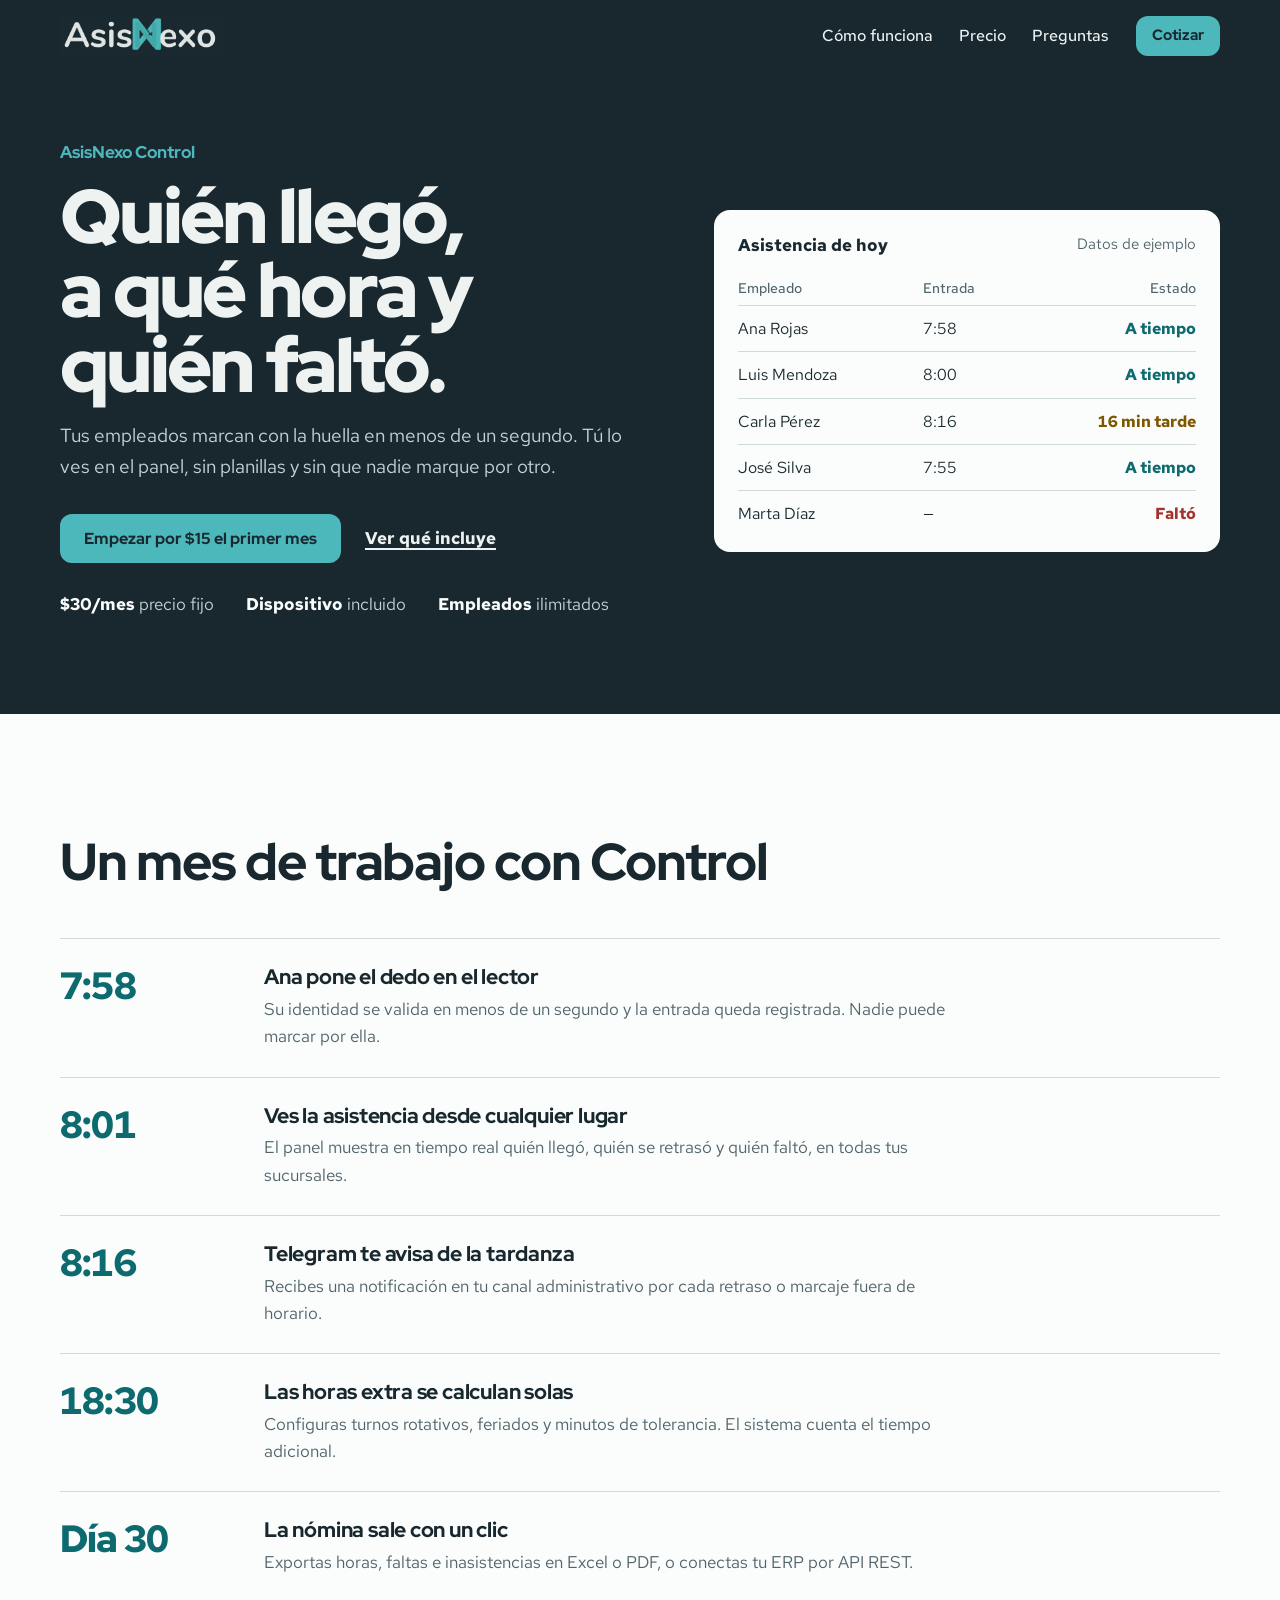
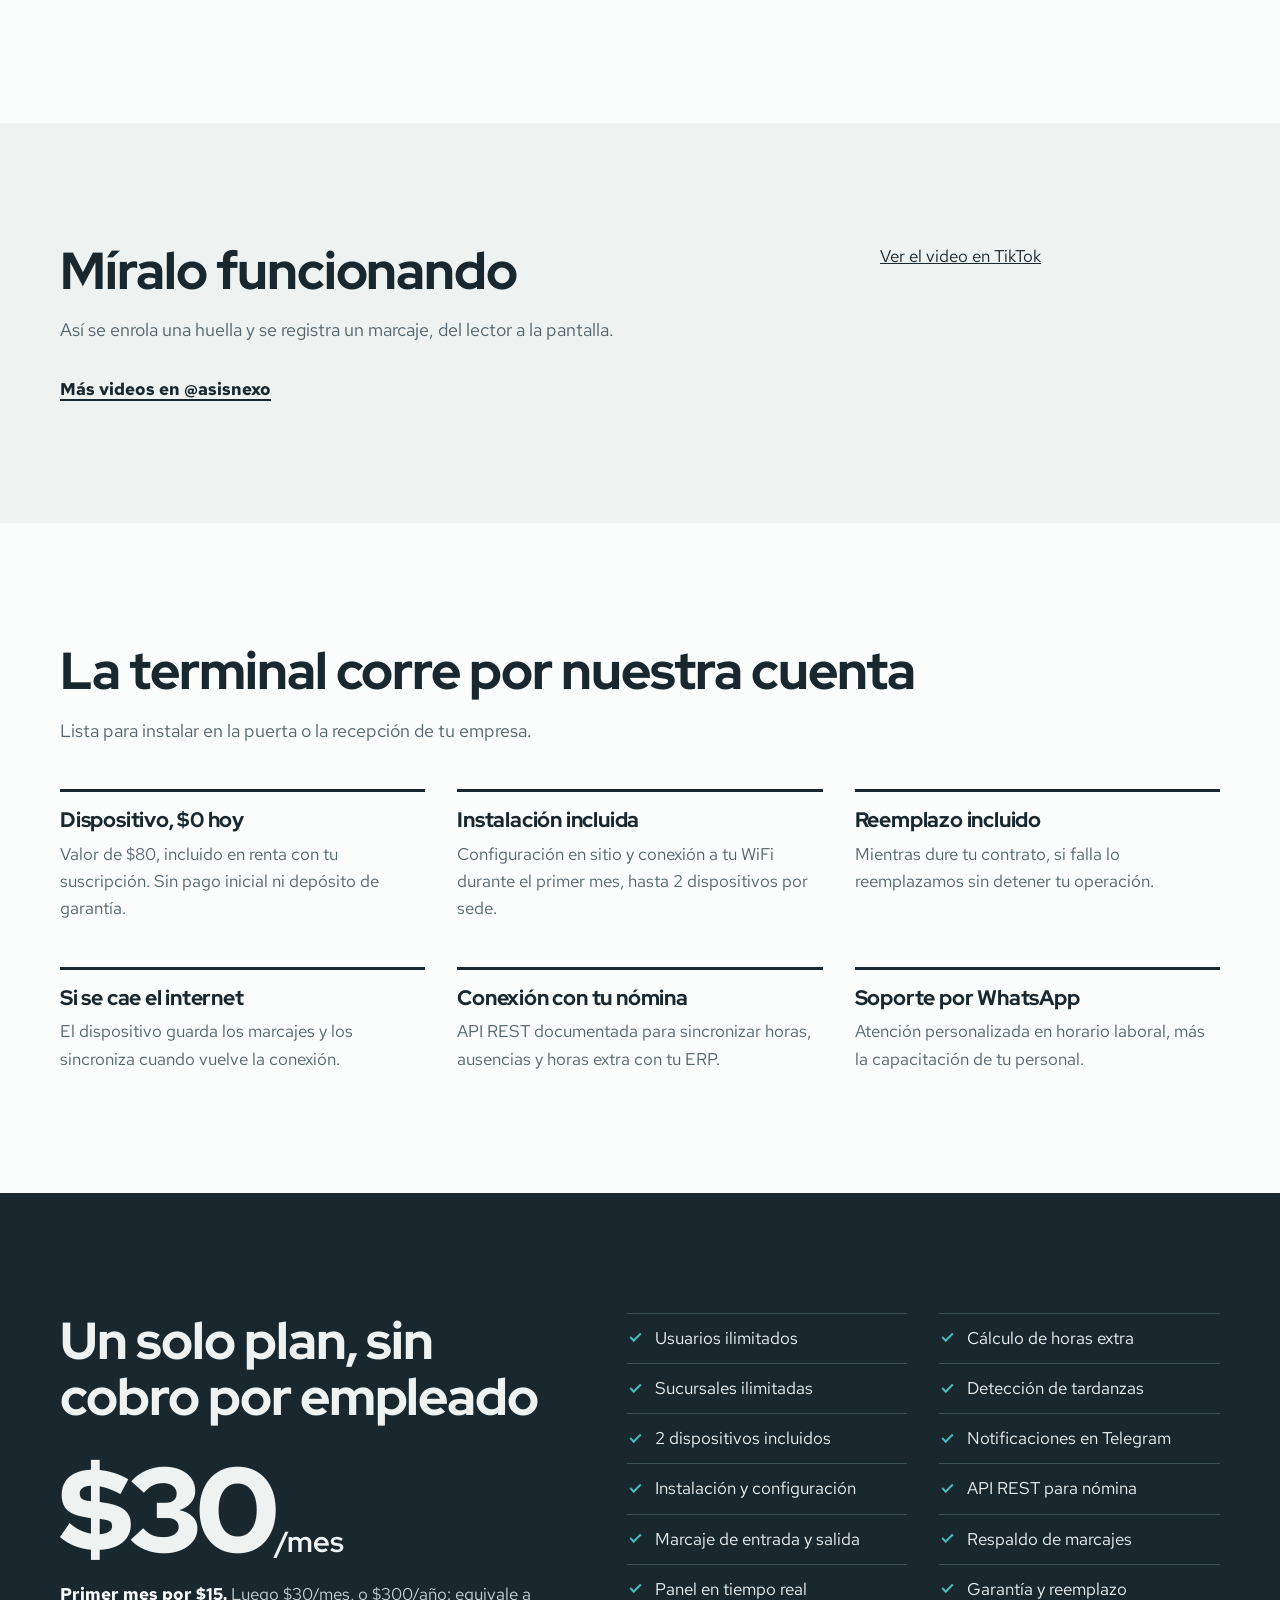
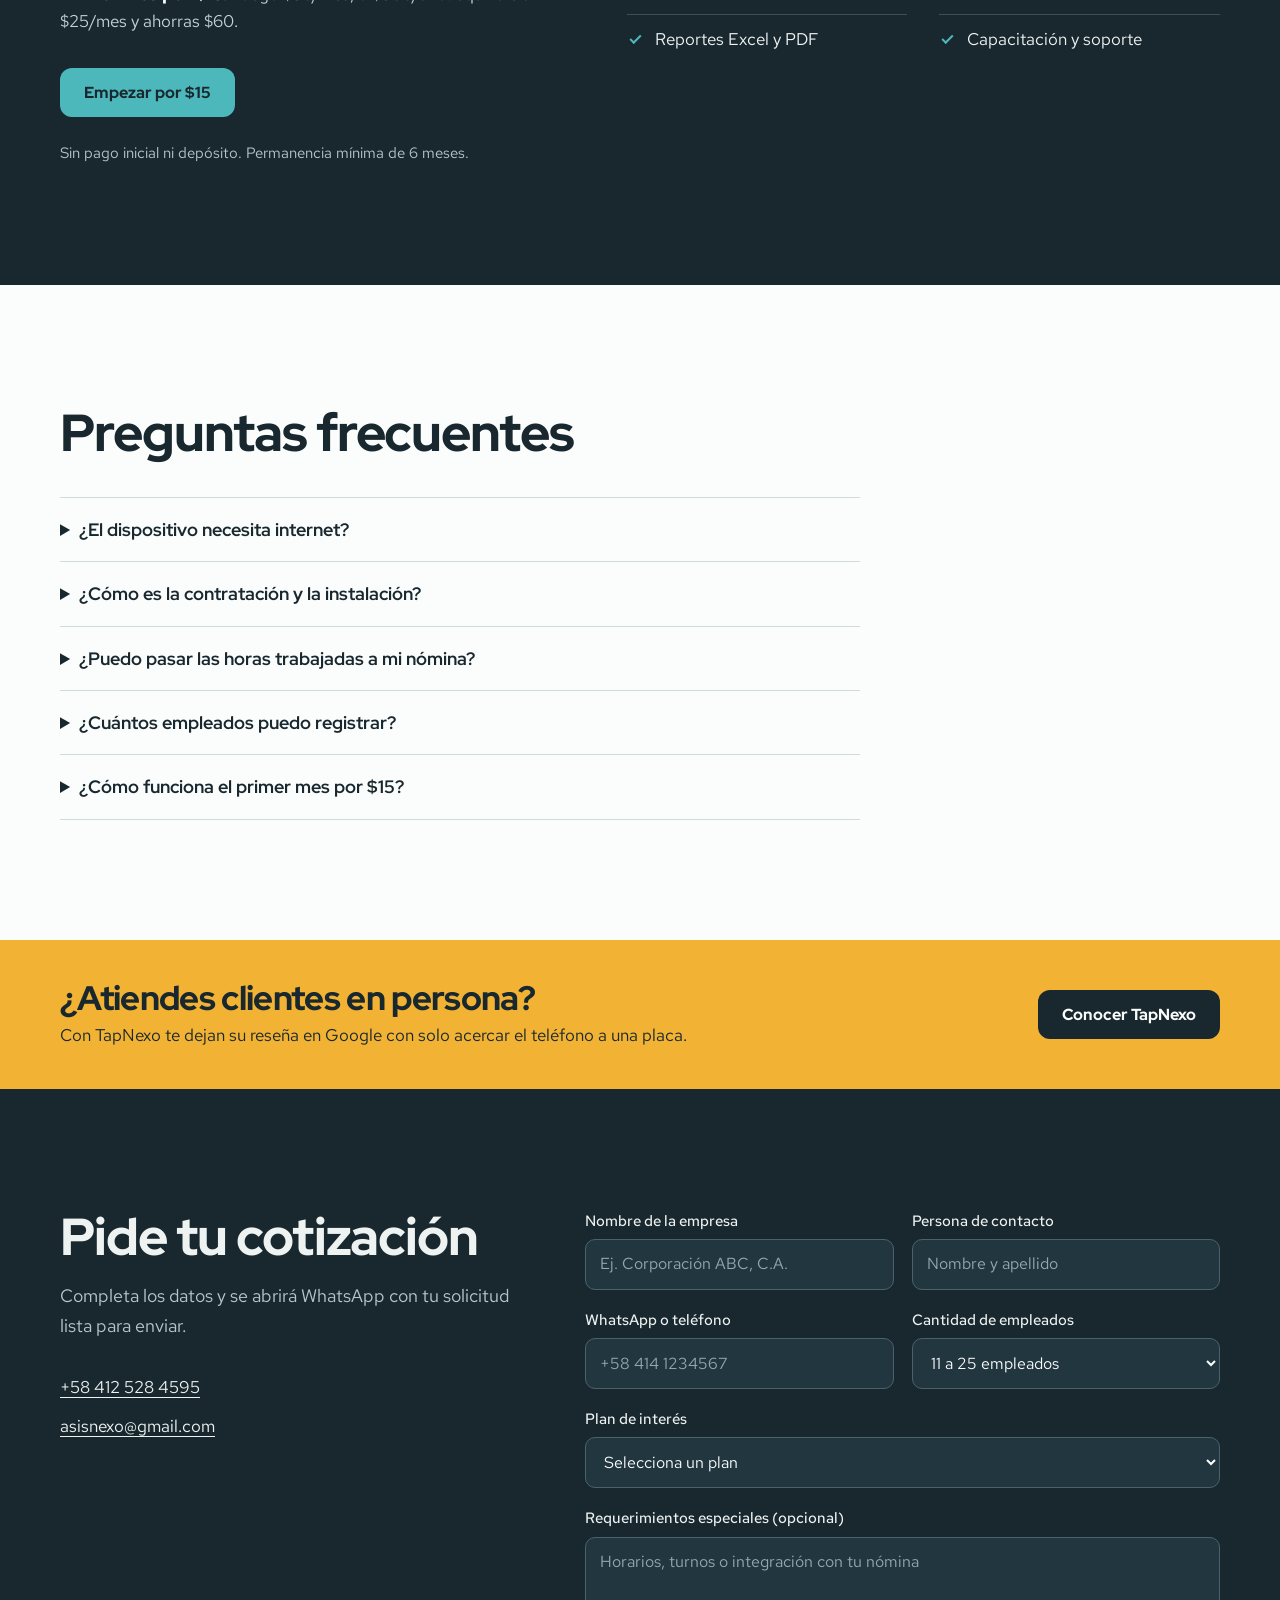
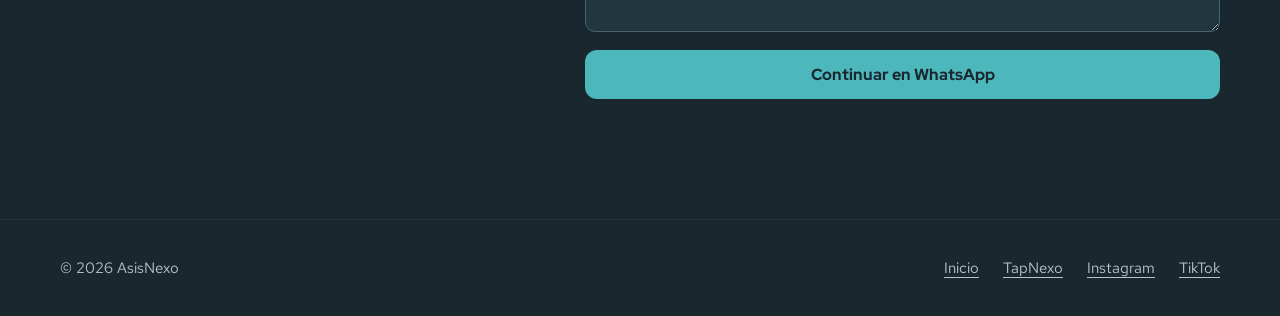
==== control/index.html @ f4210ab9 "Add initial HTML structure for AsisNexo Control landing page with content and styling" ====
<!DOCTYPE html>
<html lang="es">
<head>
    <meta charset="UTF-8">
    <meta name="viewport" content="width=device-width, initial-scale=1.0">
    <title>AsisNexo Control — Asistencia biométrica por $30/mes</title>
    <meta name="description" content="Control de asistencia con huella: panel en tiempo real, reportes para nómina y alertas en Telegram. Dispositivo incluido, usuarios ilimitados, $30/mes. Primer mes por $15.">
    <link rel="canonical" href="https://asisnexo.com/control/">
    <meta property="og:type" content="website">
    <meta property="og:title" content="AsisNexo Control — Asistencia biométrica por $30/mes">
    <meta property="og:description" content="Dispositivo incluido, usuarios ilimitados y sin pago inicial. Primer mes por $15.">
    <meta property="og:url" content="https://asisnexo.com/control/">
    <meta property="og:image" content="https://asisnexo.com/assets/og.jpg">
    <link rel="icon" type="image/png" href="../assets/favicon.png">
    <link rel="preconnect" href="https://fonts.googleapis.com">
    <link rel="preconnect" href="https://fonts.gstatic.com" crossorigin>
    <link href="https://fonts.googleapis.com/css2?family=Red+Hat+Display:wght@500;700;800;900&family=Red+Hat+Text:wght@400;500;700&display=swap" rel="stylesheet">
    <link rel="stylesheet" href="../assets/site.css">
</head>
<body>

    <header class="cabecera">
        <div class="envoltura">
            <a class="logo" href="../"><img src="../assets/logo.png" alt="AsisNexo, ir al inicio" width="480" height="124"></a>
            <nav aria-label="Secciones">
                <a href="#dia">Cómo funciona</a>
                <a href="#precios">Precio</a>
                <a href="#faq">Preguntas</a>
            </nav>
            <a class="boton boton-chico" href="#contacto">Cotizar</a>
        </div>
    </header>

    <main>
        <section class="control-portada oscuro">
            <div class="envoltura control-rejilla">
                <div>
                    <p class="marca-producto">AsisNexo Control</p>
                    <h1>Quién llegó, a qué hora y quién faltó.</h1>
                    <p class="portada-intro">Tus empleados marcan con la huella en menos de un segundo. Tú lo ves en el panel, sin planillas y sin que nadie marque por otro.</p>
                    <div class="acciones">
                        <a class="boton" href="#contacto">Empezar por $15 el primer mes</a>
                        <a class="enlace" href="#precios">Ver qué incluye</a>
                    </div>
                    <ul class="hechos">
                        <li><b>$30/mes</b> precio fijo</li>
                        <li><b>Dispositivo</b> incluido</li>
                        <li><b>Empleados</b> ilimitados</li>
                    </ul>
                </div>

                <figure class="hoja" style="margin:0" aria-label="Ejemplo del panel de asistencia">
                    <figcaption class="hoja-titulo">Asistencia de hoy <span>Datos de ejemplo</span></figcaption>
                    <table>
                        <thead>
                            <tr><th scope="col">Empleado</th><th scope="col">Entrada</th><th scope="col">Estado</th></tr>
                        </thead>
                        <tbody>
                            <tr><td>Ana Rojas</td><td>7:58</td><td class="estado">A tiempo</td></tr>
                            <tr><td>Luis Mendoza</td><td>8:00</td><td class="estado">A tiempo</td></tr>
                            <tr><td>Carla Pérez</td><td>8:16</td><td class="estado estado-tarde">16 min tarde</td></tr>
                            <tr><td>José Silva</td><td>7:55</td><td class="estado">A tiempo</td></tr>
                            <tr><td>Marta Díaz</td><td>—</td><td class="estado estado-falta">Faltó</td></tr>
                        </tbody>
                    </table>
                </figure>
            </div>
        </section>

        <section class="bloque bloque-blanco" id="dia">
            <div class="envoltura">
                <h2>Un mes de trabajo con Control</h2>
                <ol class="dia">
                    <li>
                        <span class="hora">7:58</span>
                        <div>
                            <h3>Ana pone el dedo en el lector</h3>
                            <p>Su identidad se valida en menos de un segundo y la entrada queda registrada. Nadie puede marcar por ella.</p>
                        </div>
                    </li>
                    <li>
                        <span class="hora">8:01</span>
                        <div>
                            <h3>Ves la asistencia desde cualquier lugar</h3>
                            <p>El panel muestra en tiempo real quién llegó, quién se retrasó y quién faltó, en todas tus sucursales.</p>
                        </div>
                    </li>
                    <li>
                        <span class="hora">8:16</span>
                        <div>
                            <h3>Telegram te avisa de la tardanza</h3>
                            <p>Recibes una notificación en tu canal administrativo por cada retraso o marcaje fuera de horario.</p>
                        </div>
                    </li>
                    <li>
                        <span class="hora">18:30</span>
                        <div>
                            <h3>Las horas extra se calculan solas</h3>
                            <p>Configuras turnos rotativos, feriados y minutos de tolerancia. El sistema cuenta el tiempo adicional.</p>
                        </div>
                    </li>
                    <li>
                        <span class="hora">Día 30</span>
                        <div>
                            <h3>La nómina sale con un clic</h3>
                            <p>Exportas horas, faltas e inasistencias en Excel o PDF, o conectas tu ERP por API REST.</p>
                        </div>
                    </li>
                </ol>
            </div>
        </section>

        <section class="bloque">
            <div class="envoltura demo">
                <div>
                    <h2>Míralo funcionando</h2>
                    <p class="entrada">Así se enrola una huella y se registra un marcaje, del lector a la pantalla.</p>
                    <div class="acciones">
                        <a class="enlace" href="https://www.tiktok.com/@asisnexo" rel="noopener noreferrer">Más videos en @asisnexo</a>
                    </div>
                </div>
                <blockquote class="tiktok-embed" cite="https://www.tiktok.com/@asisnexo/video/7673339710344809748" data-video-id="7673339710344809748" style="max-width: 340px; min-width: 300px;">
                    <section><a target="_blank" rel="noopener noreferrer" title="@asisnexo" href="https://www.tiktok.com/@asisnexo/video/7673339710344809748">Ver el video en TikTok</a></section>
                </blockquote>
            </div>
        </section>

        <section class="bloque bloque-blanco" id="dispositivo">
            <div class="envoltura">
                <h2>La terminal corre por nuestra cuenta</h2>
                <p class="entrada">Lista para instalar en la puerta o la recepción de tu empresa.</p>
                <div class="tres">
                    <div>
                        <h3>Dispositivo, $0 hoy</h3>
                        <p>Valor de $80, incluido en renta con tu suscripción. Sin pago inicial ni depósito de garantía.</p>
                    </div>
                    <div>
                        <h3>Instalación incluida</h3>
                        <p>Configuración en sitio y conexión a tu WiFi durante el primer mes, hasta 2 dispositivos por sede.</p>
                    </div>
                    <div>
                        <h3>Reemplazo incluido</h3>
                        <p>Mientras dure tu contrato, si falla lo reemplazamos sin detener tu operación.</p>
                    </div>
                </div>
                <div class="tres">
                    <div>
                        <h3>Si se cae el internet</h3>
                        <p>El dispositivo guarda los marcajes y los sincroniza cuando vuelve la conexión.</p>
                    </div>
                    <div>
                        <h3>Conexión con tu nómina</h3>
                        <p>API REST documentada para sincronizar horas, ausencias y horas extra con tu ERP.</p>
                    </div>
                    <div>
                        <h3>Soporte por WhatsApp</h3>
                        <p>Atención personalizada en horario laboral, más la capacitación de tu personal.</p>
                    </div>
                </div>
            </div>
        </section>

        <section class="bloque oscuro" id="precios">
            <div class="envoltura plan">
                <div>
                    <h2>Un solo plan, sin cobro por empleado</h2>
                    <p class="cifra">$30<small>/mes</small></p>
                    <p class="plan-nota"><strong>Primer mes por $15.</strong> Luego $30/mes, o $300/año: equivale a $25/mes y ahorras $60.</p>
                    <div class="acciones">
                        <a class="boton" href="#contacto">Empezar por $15</a>
                    </div>
                    <p class="condiciones">Sin pago inicial ni depósito. Permanencia mínima de 6 meses.</p>
                </div>
                <ul class="lista lista-doble">
                    <li>Usuarios ilimitados</li>
                    <li>Sucursales ilimitadas</li>
                    <li>2 dispositivos incluidos</li>
                    <li>Instalación y configuración</li>
                    <li>Marcaje de entrada y salida</li>
                    <li>Panel en tiempo real</li>
                    <li>Reportes Excel y PDF</li>
                    <li>Cálculo de horas extra</li>
                    <li>Detección de tardanzas</li>
                    <li>Notificaciones en Telegram</li>
                    <li>API REST para nómina</li>
                    <li>Respaldo de marcajes</li>
                    <li>Garantía y reemplazo</li>
                    <li>Capacitación y soporte</li>
                </ul>
            </div>
        </section>

        <section class="bloque bloque-blanco" id="faq">
            <div class="envoltura">
                <h2>Preguntas frecuentes</h2>
                <div class="preguntas">
                    <details>
                        <summary>¿El dispositivo necesita internet?</summary>
                        <p>Sí, para enviar los marcajes a la nube. Si la conexión se cae, los guarda y los sincroniza automáticamente cuando vuelve.</p>
                    </details>
                    <details>
                        <summary>¿Cómo es la contratación y la instalación?</summary>
                        <p>Al pedir tu cotización te asesoramos sobre lo que necesitas. El dispositivo va incluido en renta, sin pago inicial. Durante el primer mes hacemos la configuración y capacitamos a tu personal de RRHH.</p>
                    </details>
                    <details>
                        <summary>¿Puedo pasar las horas trabajadas a mi nómina?</summary>
                        <p>Sí. Puedes descargar reportes en Excel o PDF, y conectar tu ERP o sistema de nómina por API REST.</p>
                    </details>
                    <details>
                        <summary>¿Cuántos empleados puedo registrar?</summary>
                        <p>Los que tengas. El plan incluye usuarios y sucursales ilimitados por $30/mes, sin cobro por empleado.</p>
                    </details>
                    <details>
                        <summary>¿Cómo funciona el primer mes por $15?</summary>
                        <p>Pagas $15 el primer mes, con todas las funciones y la configuración incluida. Después sigues por $30/mes, o pagas $300 por el año. La permanencia mínima es de 6 meses.</p>
                    </details>
                </div>
            </div>
        </section>

        <aside class="cruce">
            <div class="envoltura">
                <div>
                    <h2>¿Atiendes clientes en persona?</h2>
                    <p>Con TapNexo te dejan su reseña en Google con solo acercar el teléfono a una placa.</p>
                </div>
                <a class="boton" href="https://nfc.asisnexo.com/">Conocer TapNexo</a>
            </div>
        </aside>

        <section class="bloque oscuro" id="contacto">
            <div class="envoltura formulario-rejilla">
                <div>
                    <h2>Pide tu cotización</h2>
                    <p class="entrada">Completa los datos y se abrirá WhatsApp con tu solicitud lista para enviar.</p>
                    <div class="datos">
                        <a href="https://wa.me/584125284595?text=Hola%2C%20me%20gustar%C3%ADa%20m%C3%A1s%20informaci%C3%B3n%20sobre%20AsisNexo%20Control">+58 412 528 4595</a>
                        <a href="mailto:asisnexo@gmail.com">asisnexo@gmail.com</a>
                    </div>
                </div>

                <div>
                    <form class="formulario" id="cotizacion">
                        <label class="campo">Nombre de la empresa
                            <input name="empresa" type="text" required autocomplete="organization" placeholder="Ej. Corporación ABC, C.A.">
                        </label>
                        <label class="campo">Persona de contacto
                            <input name="persona" type="text" required autocomplete="name" placeholder="Nombre y apellido">
                        </label>
                        <label class="campo">WhatsApp o teléfono
                            <input name="telefono" type="tel" required autocomplete="tel" placeholder="+58 414 1234567">
                        </label>
                        <label class="campo">Cantidad de empleados
                            <select name="empleados">
                                <option>5 a 10 empleados</option>
                                <option selected>11 a 25 empleados</option>
                                <option>26 a 50 empleados</option>
                                <option>51 a 100 empleados</option>
                                <option>Más de 100 empleados</option>
                            </select>
                        </label>
                        <label class="campo campo-ancho">Plan de interés
                            <select name="plan" required>
                                <option value="" selected disabled>Selecciona un plan</option>
                                <option>Primer mes por $15</option>
                                <option>Mensual, $30/mes</option>
                                <option>Anual, $300/año</option>
                                <option>Aún no estoy seguro, quiero asesoría</option>
                            </select>
                        </label>
                        <label class="campo campo-ancho">Requerimientos especiales (opcional)
                            <textarea name="mensaje" rows="3" placeholder="Horarios, turnos o integración con tu nómina"></textarea>
                        </label>
                        <button class="boton" type="submit">Continuar en WhatsApp</button>
                    </form>

                    <div class="enviado" id="enviado" tabindex="-1" hidden>
                        <h3>Falta un paso: envía el mensaje en WhatsApp</h3>
                        <p>Tu solicitud ya está escrita en WhatsApp. Pulsa enviar allí para que nos llegue.</p>
                        <a class="boton" href="#">Abrir WhatsApp de nuevo</a>
                    </div>
                </div>
            </div>
        </section>
    </main>

    <footer class="pie">
        <div class="envoltura">
            <span>&copy; <span data-anio>2026</span> AsisNexo</span>
            <nav aria-label="Pie de página">
                <a href="../">Inicio</a>
                <a href="https://nfc.asisnexo.com/">TapNexo</a>
                <a href="https://instagram.com/asisnexo" rel="noopener noreferrer">Instagram</a>
                <a href="https://www.tiktok.com/@asisnexo" rel="noopener noreferrer">TikTok</a>
            </nav>
        </div>
    </footer>

    <script src="../assets/site.js"></script>
    <script async src="https://www.tiktok.com/embed.js"></script>
</body>
</html>
---- assets/site.css ----
:root {
    --petroleo: #19282f;
    --petroleo-2: #223640;
    --niebla: #eef3f2;
    --blanco: #fbfdfc;
    --gris: #51646b;
    --linea: #cfdbd9;
    --turquesa: #4db8bc;
    --turquesa-texto: #0d6a6f;
    --oro: #f2b233;
    --oro-texto: #7d5600;
    --display: 'Red Hat Display', system-ui, sans-serif;
    --texto: 'Red Hat Text', system-ui, sans-serif;
    --ancho: 1160px;
}

*, *::before, *::after { box-sizing: border-box; }
html { scroll-behavior: smooth; scroll-padding-top: 88px; -webkit-text-size-adjust: 100%; }
body {
    margin: 0;
    background: var(--niebla);
    color: var(--petroleo);
    font: 400 1.0625rem/1.6 var(--texto);
    -webkit-font-smoothing: antialiased;
}
img, svg { display: block; max-width: 100%; }
h1, h2, h3 { font-family: var(--display); margin: 0; line-height: 1.08; letter-spacing: -0.02em; text-wrap: balance; }
h1 { font-weight: 900; font-size: clamp(2.75rem, 8.4vw, 6.5rem); letter-spacing: -0.035em; line-height: 0.98; }
h2 { font-weight: 800; font-size: clamp(2rem, 4.6vw, 3.25rem); }
h3 { font-weight: 800; font-size: 1.3rem; line-height: 1.2; letter-spacing: -0.01em; }
p { margin: 0; }
a { color: inherit; }
:focus-visible { outline: 3px solid var(--turquesa); outline-offset: 3px; border-radius: 4px; }

.envoltura { width: min(var(--ancho), 100% - 40px); margin-inline: auto; }
.bloque { padding-block: clamp(64px, 10vw, 120px); }
.bloque-blanco { background: var(--blanco); }
.oscuro { background: var(--petroleo); color: var(--niebla); }
.entrada { max-width: 62ch; color: var(--gris); margin-top: 16px; font-size: 1.15rem; }
.oscuro .entrada { color: #b5c6c8; }

/* Cabecera */
.cabecera { position: sticky; top: 0; z-index: 20; background: var(--petroleo); color: var(--niebla); }
.cabecera .envoltura { display: flex; align-items: center; gap: 28px; min-height: 72px; }
.logo { margin-right: auto; }
.logo img { height: 42px; width: auto; }
.cabecera nav { display: flex; gap: 26px; font-weight: 500; font-size: 0.97rem; }
.cabecera nav a { text-decoration: none; padding-block: 8px; }
.cabecera nav a:hover { color: var(--turquesa); }
@media (max-width: 760px) {
    .cabecera nav { display: none; }
    .cabecera .envoltura { gap: 12px; }
}

/* Botones */
.boton {
    display: inline-flex; align-items: center; justify-content: center; gap: 10px;
    border: 0; border-radius: 12px; padding: 15px 24px;
    background: var(--turquesa); color: var(--petroleo);
    font: 800 1rem/1.2 var(--display); text-decoration: none; cursor: pointer;
    transition: background-color 0.15s;
}
.boton:hover { background: #79d0d2; }
.boton-oro { background: var(--oro); }
.boton-oro:hover { background: #f8c965; }
.boton-chico { padding: 11px 16px; font-size: 0.93rem; }
.enlace { font-weight: 700; text-underline-offset: 4px; text-decoration-thickness: 2px; }
.acciones { display: flex; flex-wrap: wrap; align-items: center; gap: 14px 24px; margin-top: 32px; }

/* Portada: las dos placas */
.portada { padding-block: clamp(44px, 7vw, 84px) 0; overflow: hidden; }
.portada h1 { max-width: 14ch; font-size: clamp(2.75rem, 7.2vw, 5.5rem); }
.portada-intro { max-width: 62ch; margin-top: 18px; font-size: 1.2rem; color: #c3d2d3; }
.placas { display: grid; grid-template-columns: 1fr 1fr; gap: 20px; margin-top: 36px; align-items: stretch; }
.placa { background: var(--petroleo-2); border-radius: 22px 22px 0 0; padding: 28px 28px 32px; display: flex; flex-direction: column; --tono: var(--turquesa); }
.placa-tap { --tono: var(--oro); }
.placa-cabeza { display: flex; justify-content: space-between; gap: 12px; align-items: baseline; flex-wrap: wrap; }
.placa-cabeza h2 { font-size: 1.6rem; }
.placa-cabeza span { color: #b5c6c8; font-size: 0.97rem; }
.sensor {
    position: relative; display: grid; place-items: center;
    width: min(190px, 62%); aspect-ratio: 1; margin: 22px auto 18px;
    border: 2px solid var(--tono); border-radius: 50%;
    background: transparent; color: var(--tono); cursor: pointer;
    transition: transform 0.12s, background-color 0.15s;
    touch-action: manipulation;
}
.sensor:hover { background: rgba(255, 255, 255, 0.05); }
.sensor:active { transform: scale(0.96); }
.sensor svg { width: 62%; height: 62%; fill: none; stroke: currentColor; stroke-width: 6; stroke-linecap: round; stroke-linejoin: round; }
.sensor::after { content: ''; position: absolute; inset: -2px; border-radius: 50%; border: 2px solid var(--tono); opacity: 0; pointer-events: none; }
.sensor.toque::after { animation: onda 0.7s cubic-bezier(0.2, 0.7, 0.3, 1); }
@keyframes onda { from { transform: scale(1); opacity: 0.9; } to { transform: scale(1.55); opacity: 0; } }
.registro { min-height: 3.4em; text-align: center; font-weight: 500; font-variant-numeric: tabular-nums; }
.registro b { color: var(--tono); font-family: var(--display); font-weight: 800; font-size: 1.15rem; }
.placa-pie { margin-top: 16px; text-align: center; }
.placa-tap .enlace { color: var(--oro); }
.placa-control .enlace { color: var(--turquesa); }
@media (max-width: 680px) {
    .placas { grid-template-columns: 1fr; gap: 12px; }
    .placa { border-radius: 22px; }
    .portada { padding-bottom: 20px; }
}

/* Comparación */
.tabla-marco { margin-top: 44px; overflow-x: auto; }
.comparar { width: 100%; min-width: 620px; border-collapse: collapse; }
.comparar th, .comparar td { text-align: left; vertical-align: top; padding: 18px 20px 18px 0; border-bottom: 1px solid var(--linea); }
.comparar thead th { font: 800 1.5rem/1.2 var(--display); border-bottom: 3px solid var(--petroleo); }
.comparar thead th.col-control { border-bottom-color: var(--turquesa); }
.comparar thead th.col-tap { border-bottom-color: var(--oro); }
.comparar tbody th { font-weight: 500; color: var(--gris); width: 22%; }
.comparar tfoot td { border-bottom: 0; padding-top: 24px; }

/* TapNexo en la portada */
.foto-texto { display: grid; grid-template-columns: minmax(0, 5fr) minmax(0, 6fr); gap: clamp(32px, 6vw, 80px); align-items: center; }
.foto-texto img { width: 100%; height: auto; border-radius: 14px; }
.lista { list-style: none; margin: 24px 0 0; padding: 0; }
.lista li { padding: 11px 0 11px 28px; border-top: 1px solid var(--linea); position: relative; }
.lista li::before { content: ''; position: absolute; left: 3px; top: 1.15em; width: 11px; height: 6px; border-left: 2.5px solid var(--turquesa-texto); border-bottom: 2.5px solid var(--turquesa-texto); transform: rotate(-45deg); }
.oscuro .lista li { border-color: #3b515a; }
.oscuro .lista li::before { border-color: var(--turquesa); }
.precio-tap { font: 900 1.6rem/1.2 var(--display); margin-top: 24px; color: var(--oro-texto); }
@media (max-width: 760px) { .foto-texto { grid-template-columns: 1fr; } }

/* Contacto de la portada */
.hablemos { display: flex; justify-content: space-between; gap: 32px; flex-wrap: wrap; align-items: end; }

/* Control: cabecera de página */
.control-portada { padding-block: clamp(40px, 6vw, 72px) clamp(56px, 8vw, 96px); }
.control-rejilla { display: grid; grid-template-columns: minmax(0, 7fr) minmax(0, 6fr); gap: clamp(32px, 5vw, 72px); align-items: center; }
.control-portada h1 { font-size: clamp(2.6rem, 6vw, 4.75rem); }
.marca-producto { color: var(--turquesa); font: 800 1.05rem/1 var(--display); margin-bottom: 18px; }
.hoja { background: var(--blanco); color: var(--petroleo); border-radius: 16px; padding: 22px 24px 16px; }
.hoja-titulo { display: flex; justify-content: space-between; gap: 12px; font-weight: 700; flex-wrap: wrap; }
.hoja-titulo span { color: var(--gris); font-weight: 400; font-size: 0.92rem; }
.hoja table { width: 100%; border-collapse: collapse; margin-top: 12px; font-variant-numeric: tabular-nums; font-size: 0.98rem; }
.hoja th { text-align: left; color: var(--gris); font-weight: 500; font-size: 0.86rem; padding: 6px 8px 6px 0; }
.hoja td { padding: 10px 8px 10px 0; border-top: 1px solid var(--linea); }
.hoja th:last-child, .hoja td:last-child { text-align: right; padding-right: 0; }
.estado { font-weight: 700; color: var(--turquesa-texto); }
.estado-tarde { color: var(--oro-texto); }
.estado-falta { color: #a4322a; }
.hechos { display: flex; flex-wrap: wrap; gap: 8px 32px; margin: 28px 0 0; padding: 0; list-style: none; color: #c3d2d3; }
.hechos b { color: var(--blanco); }
@media (max-width: 860px) { .control-rejilla { grid-template-columns: 1fr; } }

/* Control: el día de trabajo */
.dia { margin: 48px 0 0; padding: 0; list-style: none; }
.dia li { display: grid; grid-template-columns: 11rem minmax(0, 1fr); gap: 8px 28px; padding-block: 26px; border-top: 1px solid var(--linea); }
.hora { font: 900 clamp(1.7rem, 3.6vw, 2.4rem)/1.1 var(--display); letter-spacing: -0.02em; color: var(--turquesa-texto); font-variant-numeric: tabular-nums; }
.dia p { color: var(--gris); margin-top: 6px; max-width: 62ch; }
@media (max-width: 640px) { .dia li { grid-template-columns: 1fr; } }

.demo { display: grid; grid-template-columns: minmax(0, 1fr) minmax(0, 340px); gap: clamp(32px, 6vw, 72px); align-items: start; }
.demo blockquote.tiktok-embed { margin: 0; }
@media (max-width: 800px) { .demo { grid-template-columns: 1fr; } }

.tres { display: grid; grid-template-columns: repeat(3, 1fr); gap: 32px; margin-top: 44px; }
.tres > div { border-top: 3px solid var(--petroleo); padding-top: 16px; }
.tres p { color: var(--gris); margin-top: 8px; }
@media (max-width: 760px) { .tres { grid-template-columns: 1fr; gap: 24px; } }

/* Plan */
.plan { display: grid; grid-template-columns: minmax(0, 5fr) minmax(0, 6fr); gap: clamp(32px, 6vw, 72px); }
.cifra { font: 900 clamp(4.5rem, 11vw, 7.5rem)/0.95 var(--display); letter-spacing: -0.04em; margin-top: 28px; }
.cifra small { font-size: 0.24em; font-weight: 700; letter-spacing: 0; }
.plan-nota { color: #c3d2d3; margin-top: 14px; }
.plan-nota strong { color: var(--blanco); }
.condiciones { color: #b5c6c8; font-size: 0.95rem; margin-top: 24px; }
.lista-doble { columns: 2; column-gap: 32px; margin-top: 0; }
.lista-doble li { break-inside: avoid; }
@media (max-width: 860px) { .plan { grid-template-columns: 1fr; } }
@media (max-width: 480px) { .lista-doble { columns: 1; } }

/* Preguntas */
.preguntas { margin-top: 36px; max-width: 800px; }
.preguntas details { border-top: 1px solid var(--linea); }
.preguntas details:last-child { border-bottom: 1px solid var(--linea); }
.preguntas summary { cursor: pointer; padding: 20px 0; font: 700 1.12rem/1.3 var(--display); }
.preguntas details p { padding-bottom: 22px; color: var(--gris); max-width: 68ch; }

/* Cruce hacia TapNexo */
.cruce { background: var(--oro); color: var(--petroleo); }
.cruce .envoltura { display: flex; justify-content: space-between; align-items: center; gap: 20px 40px; flex-wrap: wrap; padding-block: 40px; }
.cruce h2 { font-size: clamp(1.5rem, 3vw, 2.1rem); }
.cruce p { margin-top: 6px; }
.cruce .boton { background: var(--petroleo); color: var(--blanco); }
.cruce .boton:hover { background: var(--petroleo-2); }

/* Formulario */
.formulario-rejilla { display: grid; grid-template-columns: minmax(0, 5fr) minmax(0, 7fr); gap: clamp(32px, 6vw, 72px); }
.datos { margin-top: 28px; }
.datos a { display: block; padding-block: 6px; text-underline-offset: 4px; }
.formulario { display: grid; grid-template-columns: 1fr 1fr; gap: 18px; }
.campo { display: grid; gap: 6px; font-weight: 500; font-size: 0.95rem; }
.campo-ancho { grid-column: 1 / -1; }
.campo input, .campo select, .campo textarea {
    width: 100%; padding: 13px 14px; border-radius: 10px;
    border: 1.5px solid #4a626c; background: var(--petroleo-2); color: var(--blanco);
    font: 400 1rem/1.4 var(--texto);
}
.campo input::placeholder, .campo textarea::placeholder { color: #93a8ad; }
.campo input:focus, .campo select:focus, .campo textarea:focus { outline: 3px solid var(--turquesa); outline-offset: 0; border-color: transparent; }
.formulario .boton { grid-column: 1 / -1; }
.enviado { border-left: 4px solid var(--turquesa); padding: 8px 0 8px 22px; }
.enviado h3 { margin-bottom: 8px; }
.enviado .boton { margin-top: 18px; }
@media (max-width: 860px) { .formulario-rejilla { grid-template-columns: 1fr; } }
@media (max-width: 520px) { .formulario { grid-template-columns: 1fr; } }

/* Pie */
.pie { background: var(--petroleo); color: #b5c6c8; font-size: 0.95rem; padding-block: 36px; border-top: 1px solid var(--petroleo-2); }
.pie .envoltura { display: flex; flex-wrap: wrap; gap: 14px 32px; align-items: center; justify-content: space-between; }
.pie nav { display: flex; flex-wrap: wrap; gap: 8px 24px; }
.pie a { text-underline-offset: 4px; }

@media (prefers-reduced-motion: reduce) {
    html { scroll-behavior: auto; }
    .sensor, .boton { transition: none; }
    .sensor:active { transform: none; }
    .sensor.toque::after { animation: none; }
}
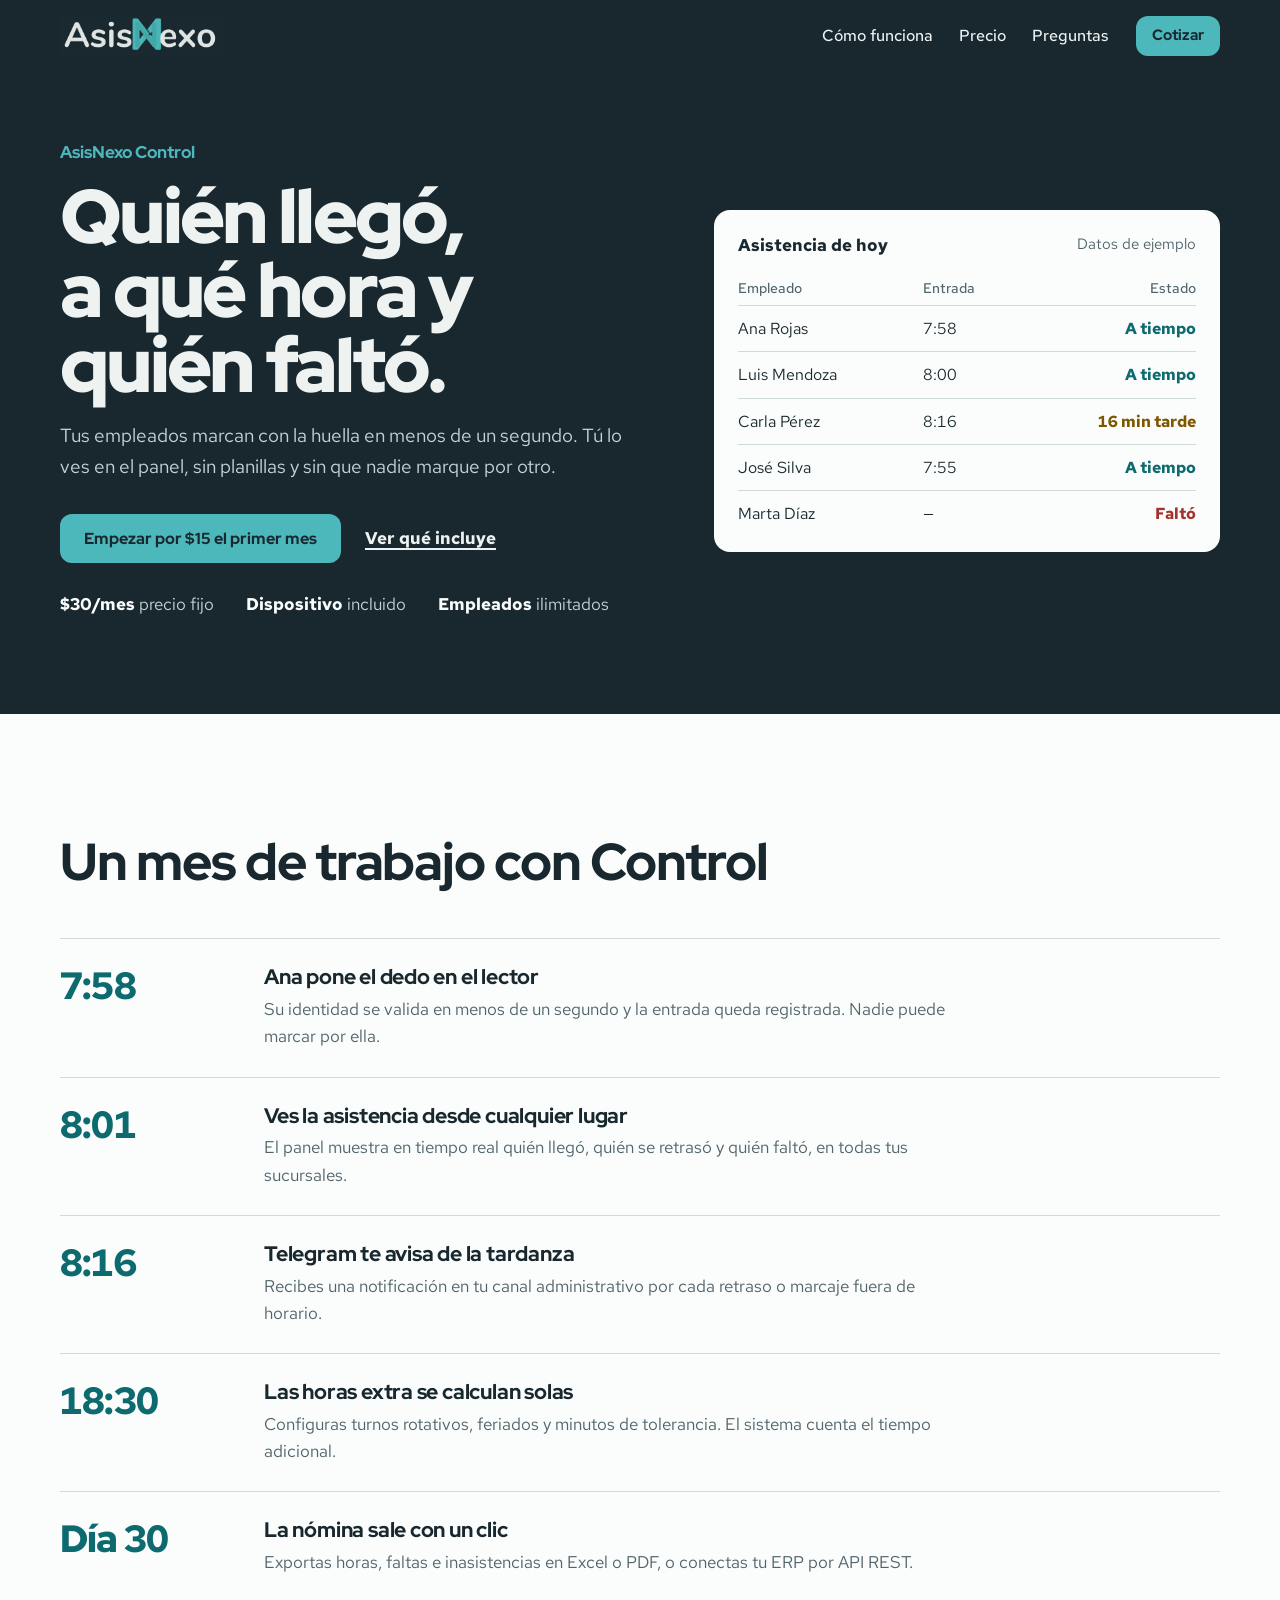
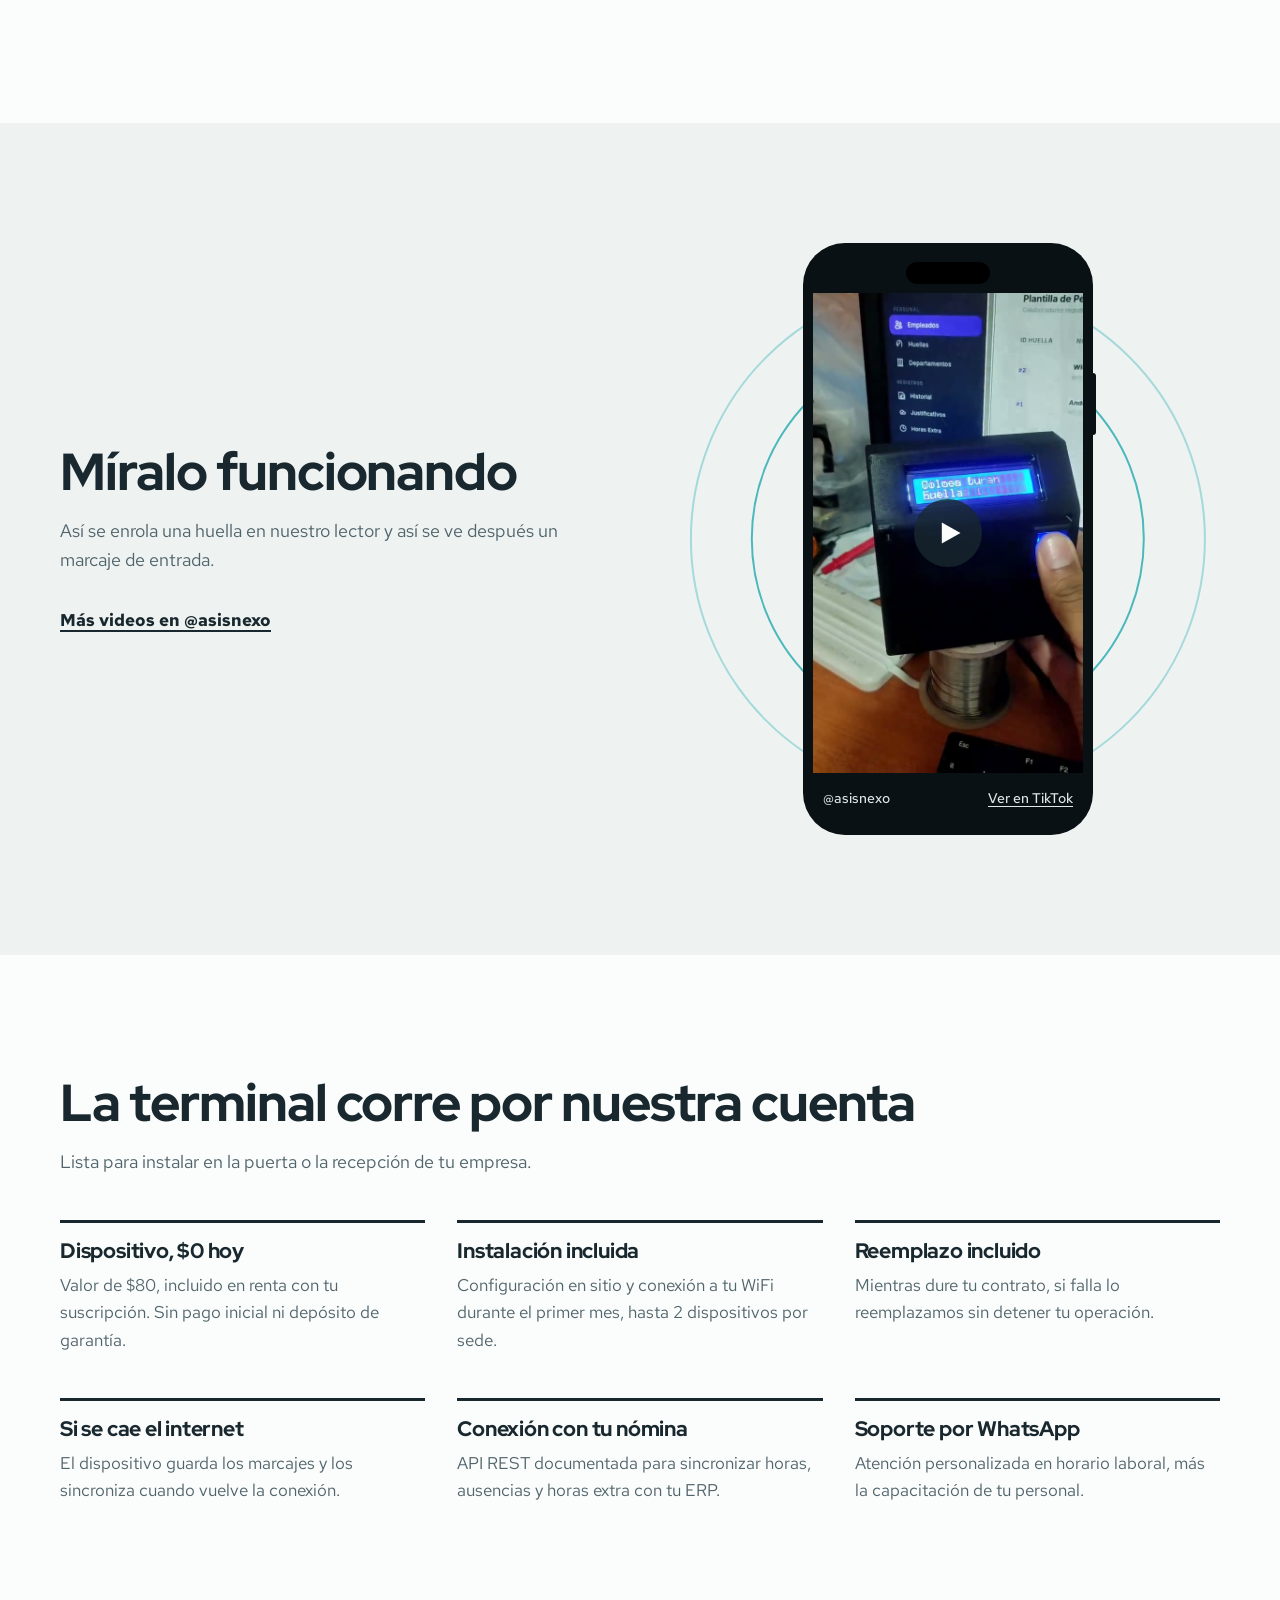
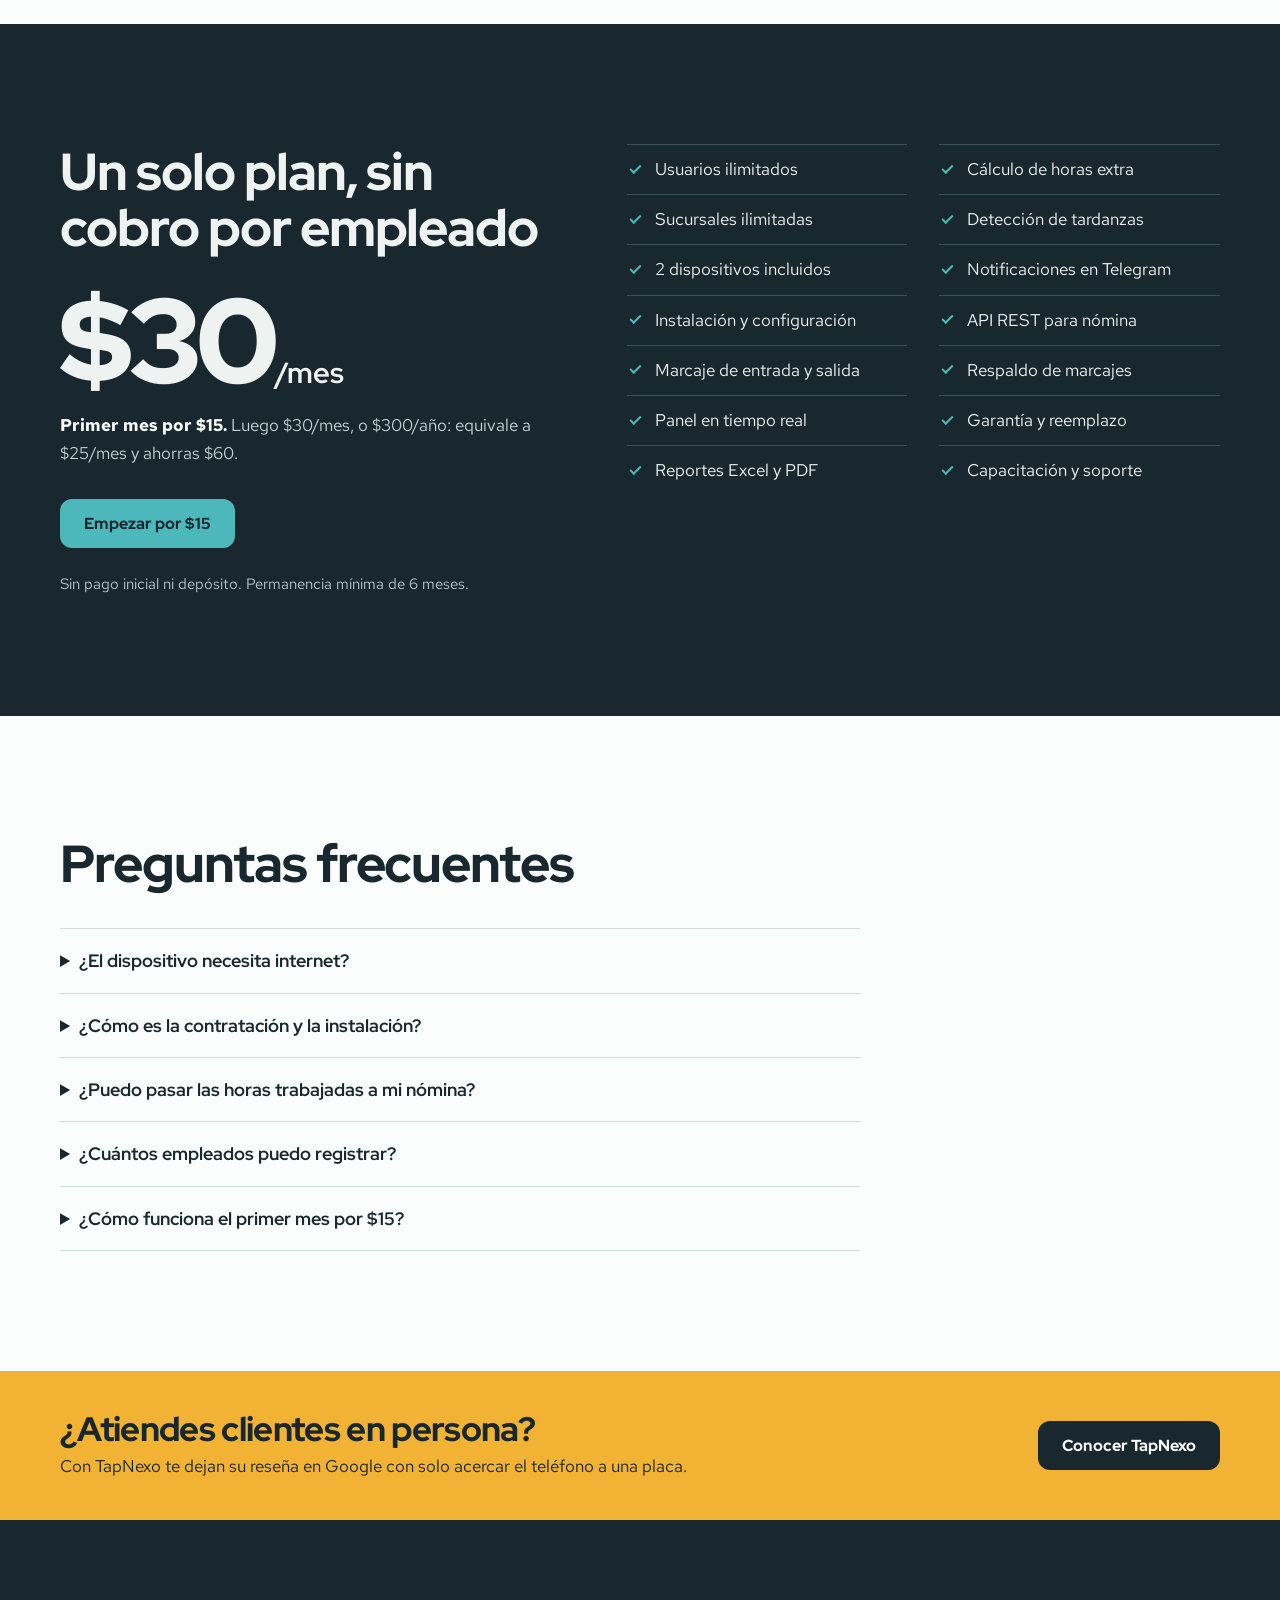
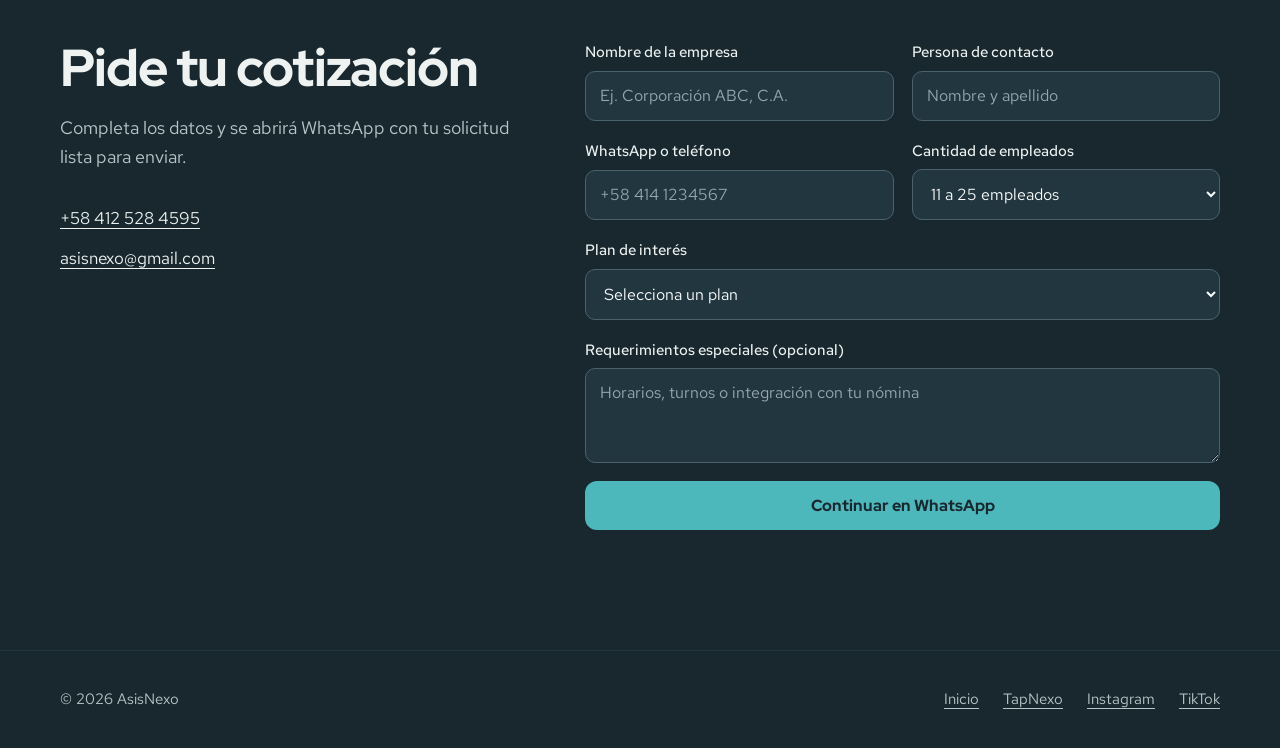
==== commit cde9a518: "Add video asset for TapNexo" ====
--- a/control/index.html
+++ b/control/index.html
@@ -110,18 +110,28 @@
             </div>
         </section>
 
-        <section class="bloque">
+        <section class="bloque video-bloque">
             <div class="envoltura demo">
                 <div>
                     <h2>Míralo funcionando</h2>
-                    <p class="entrada">Así se enrola una huella y se registra un marcaje, del lector a la pantalla.</p>
+                    <p class="entrada">Así se enrola una huella en nuestro lector y así se ve después un marcaje de entrada.</p>
                     <div class="acciones">
                         <a class="enlace" href="https://www.tiktok.com/@asisnexo" rel="noopener noreferrer">Más videos en @asisnexo</a>
                     </div>
                 </div>
-                <blockquote class="tiktok-embed" cite="https://www.tiktok.com/@asisnexo/video/7673339710344809748" data-video-id="7673339710344809748" style="max-width: 340px; min-width: 300px;">
-                    <section><a target="_blank" rel="noopener noreferrer" title="@asisnexo" href="https://www.tiktok.com/@asisnexo/video/7673339710344809748">Ver el video en TikTok</a></section>
-                </blockquote>
+                <figure class="telefono telefono-control pausado" data-telefono>
+                    <div class="telefono-cuerpo">
+                        <div class="telefono-barra" aria-hidden="true"></div>
+                        <div class="telefono-pantalla">
+                            <video src="../assets/video-control.mp4" poster="../assets/poster-control.jpg" width="576" height="1024" muted loop playsinline preload="none" aria-label="Video: la terminal biométrica enrola una huella y luego muestra en su pantalla el nombre del empleado y la hora de entrada"></video>
+                            <button class="video-play" type="button" aria-label="Reproducir o pausar el video"><svg viewBox="0 0 24 24" aria-hidden="true"><path d="M5 3v18l16-9z"/></svg></button>
+                        </div>
+                        <div class="telefono-pie">
+                            <span>@asisnexo</span>
+                            <a href="https://www.tiktok.com/@asisnexo/video/7673339710344809748" rel="noopener noreferrer">Ver en TikTok</a>
+                        </div>
+                    </div>
+                </figure>
             </div>
         </section>
 
@@ -297,6 +307,5 @@
     </footer>
 
     <script src="../assets/site.js"></script>
-    <script async src="https://www.tiktok.com/embed.js"></script>
 </body>
 </html>
--- a/assets/site.css
+++ b/assets/site.css
@@ -122,6 +122,38 @@
 .oscuro .lista li::before { border-color: var(--turquesa); }
 .precio-tap { font: 900 1.6rem/1.2 var(--display); margin-top: 24px; color: var(--oro-texto); }
 @media (max-width: 760px) { .foto-texto { grid-template-columns: 1fr; } }
+
+/* Celular con video */
+.video-bloque { overflow: hidden; }
+.foto-texto.con-telefono { grid-template-columns: minmax(0, 6fr) minmax(0, 5fr); }
+.telefono { position: relative; z-index: 0; margin: 0; width: min(290px, 78vw, 46svh); min-width: 240px; justify-self: center; --tono: var(--turquesa); }
+.telefono-tapnexo { --tono: var(--oro); }
+.telefono::before, .telefono::after {
+    content: ''; position: absolute; z-index: -1; left: 50%; top: 50%;
+    aspect-ratio: 1; border-radius: 50%; border: 2px solid var(--tono);
+    transform: translate(-50%, -50%);
+}
+.telefono::before { width: 136%; }
+.telefono::after { width: 178%; opacity: 0.45; }
+.telefono-cuerpo { position: relative; background: #0a1114; border-radius: 42px; padding: 10px; }
+.telefono-cuerpo::after { content: ''; position: absolute; right: -3px; top: 22%; width: 3px; height: 62px; border-radius: 0 3px 3px 0; background: #0a1114; }
+.telefono-barra { height: 40px; display: grid; place-items: center; }
+.telefono-barra::before { content: ''; width: 84px; height: 22px; border-radius: 12px; background: #000; }
+.telefono-pantalla { position: relative; aspect-ratio: 9 / 16; overflow: hidden; background: var(--petroleo); }
+.telefono-pantalla video { display: block; width: 100%; height: 100%; object-fit: cover; }
+.video-play { position: absolute; inset: 0; display: grid; place-items: center; width: 100%; border: 0; background: transparent; color: var(--blanco); cursor: pointer; }
+.video-play:focus-visible { outline-offset: -5px; }
+.video-play svg { width: 68px; height: 68px; padding: 20px 18px 20px 22px; border-radius: 50%; background: rgba(25, 40, 47, 0.78); fill: currentColor; opacity: 0; transition: opacity 0.15s; }
+.pausado .video-play svg, .video-play:focus-visible svg { opacity: 1; }
+.telefono-pie { display: flex; align-items: center; justify-content: space-between; gap: 8px; min-height: 52px; padding: 4px 10px 6px; color: #dfe8e8; font-size: 0.86rem; font-weight: 500; }
+.telefono-pie a { text-underline-offset: 3px; }
+.video-sonido { border: 1.5px solid var(--tono); border-radius: 999px; padding: 6px 12px; background: transparent; color: inherit; font: inherit; cursor: pointer; }
+.video-sonido[aria-pressed='true'] { background: var(--tono); border-color: var(--tono); color: var(--petroleo); font-weight: 700; }
+@media (min-width: 761px) { .con-telefono.telefono-izquierda .telefono { order: -1; } .foto-texto.con-telefono.telefono-izquierda { grid-template-columns: minmax(0, 5fr) minmax(0, 6fr); } }
+@media (max-width: 760px) {
+    .foto-texto.con-telefono { grid-template-columns: 1fr; gap: 56px; }
+    .telefono { margin-bottom: 20px; }
+}
 
 /* Contacto de la portada */
 .hablemos { display: flex; justify-content: space-between; gap: 32px; flex-wrap: wrap; align-items: end; }
@@ -152,8 +184,7 @@
 .dia p { color: var(--gris); margin-top: 6px; max-width: 62ch; }
 @media (max-width: 640px) { .dia li { grid-template-columns: 1fr; } }
 
-.demo { display: grid; grid-template-columns: minmax(0, 1fr) minmax(0, 340px); gap: clamp(32px, 6vw, 72px); align-items: start; }
-.demo blockquote.tiktok-embed { margin: 0; }
+.demo { display: grid; grid-template-columns: minmax(0, 1fr) minmax(0, 1fr); gap: clamp(32px, 6vw, 72px); align-items: center; }
 @media (max-width: 800px) { .demo { grid-template-columns: 1fr; } }
 
 .tres { display: grid; grid-template-columns: repeat(3, 1fr); gap: 32px; margin-top: 44px; }
@@ -217,7 +248,7 @@
 
 @media (prefers-reduced-motion: reduce) {
     html { scroll-behavior: auto; }
-    .sensor, .boton { transition: none; }
+    .sensor, .boton, .video-play svg { transition: none; }
     .sensor:active { transform: none; }
     .sensor.toque::after { animation: none; }
 }
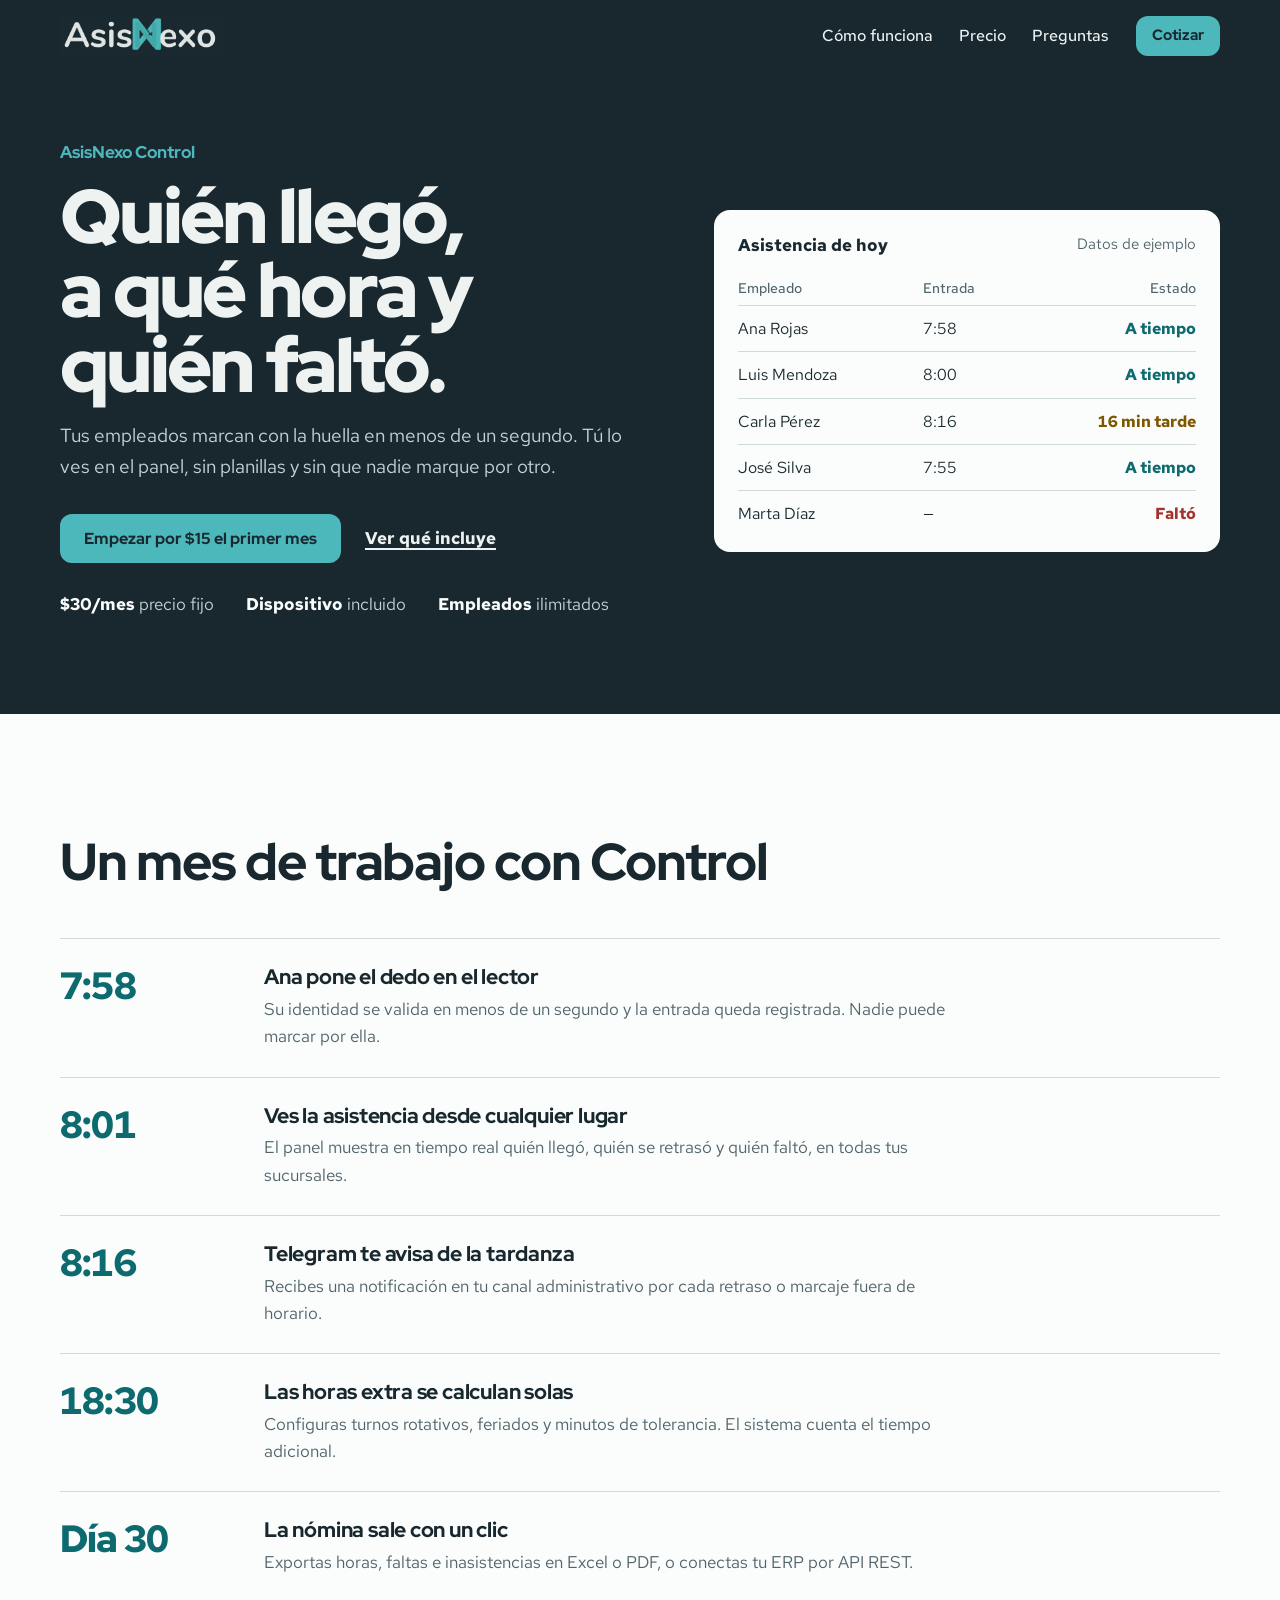
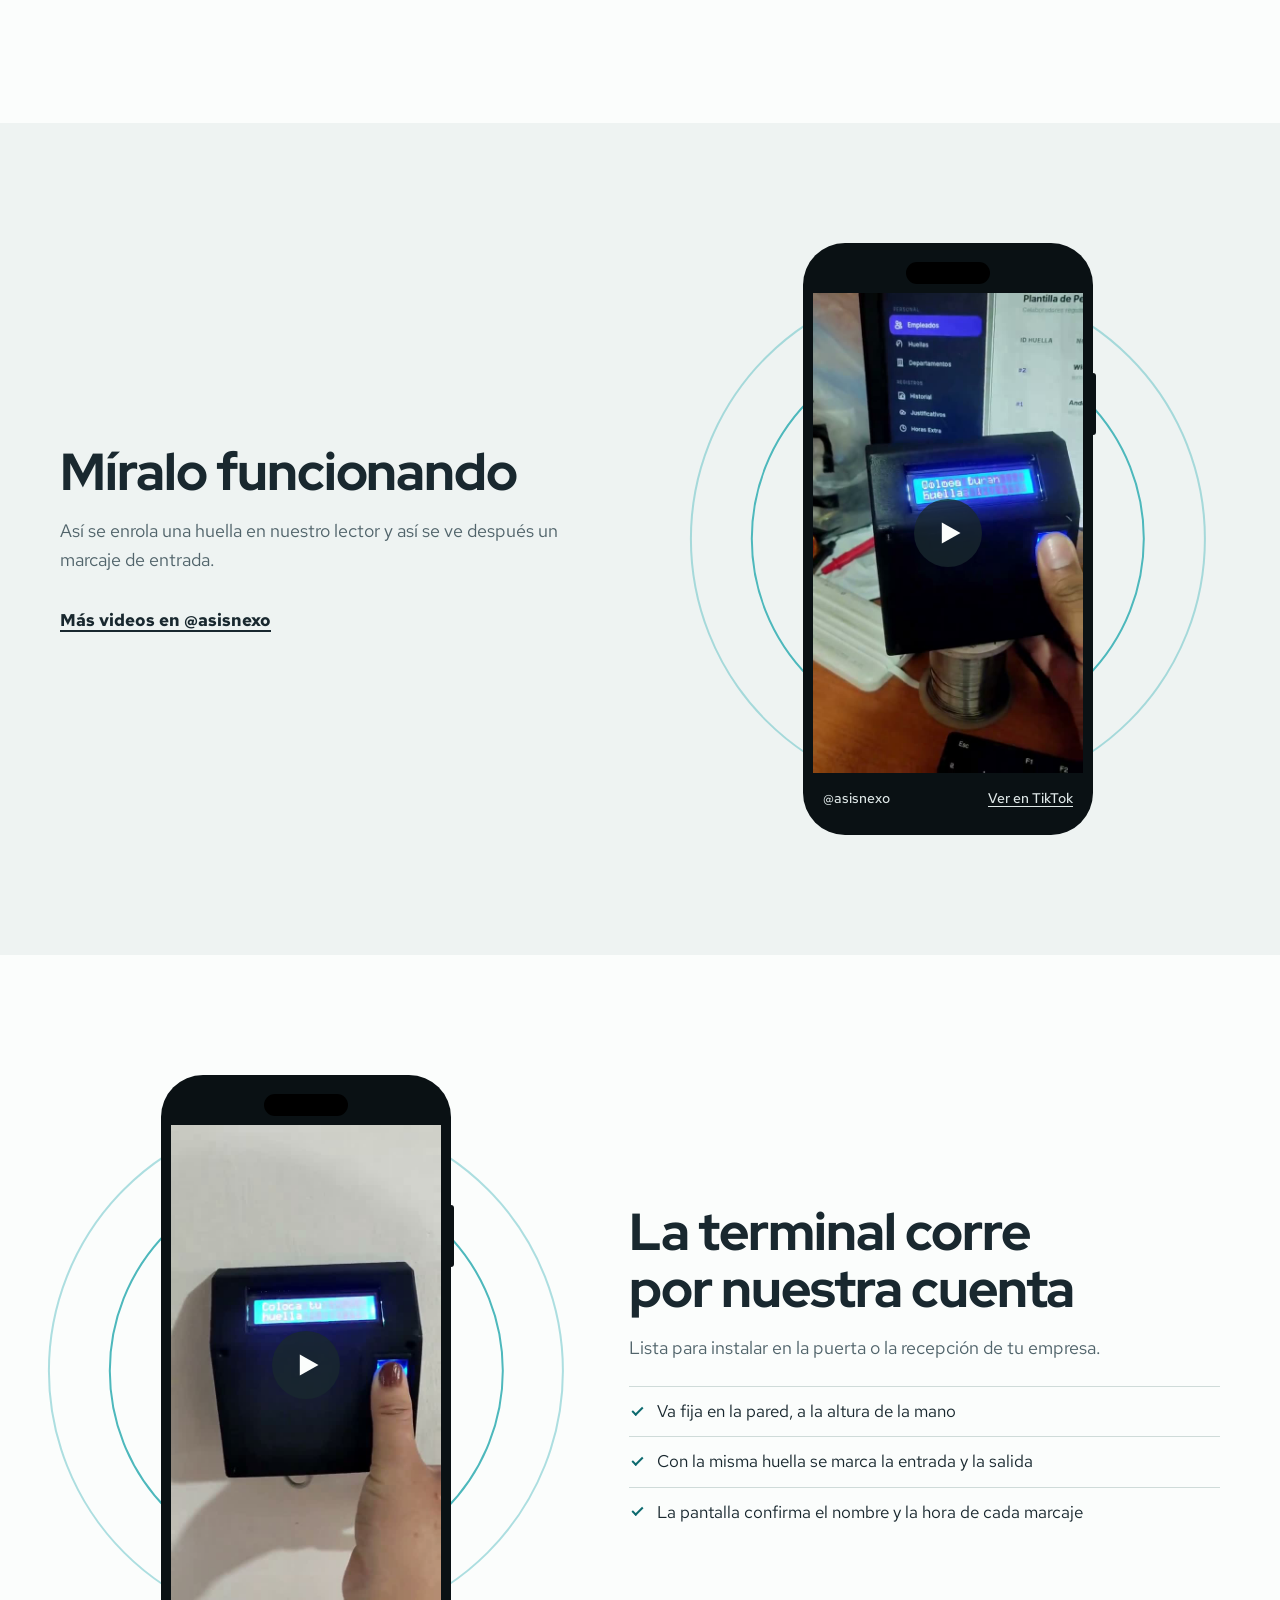
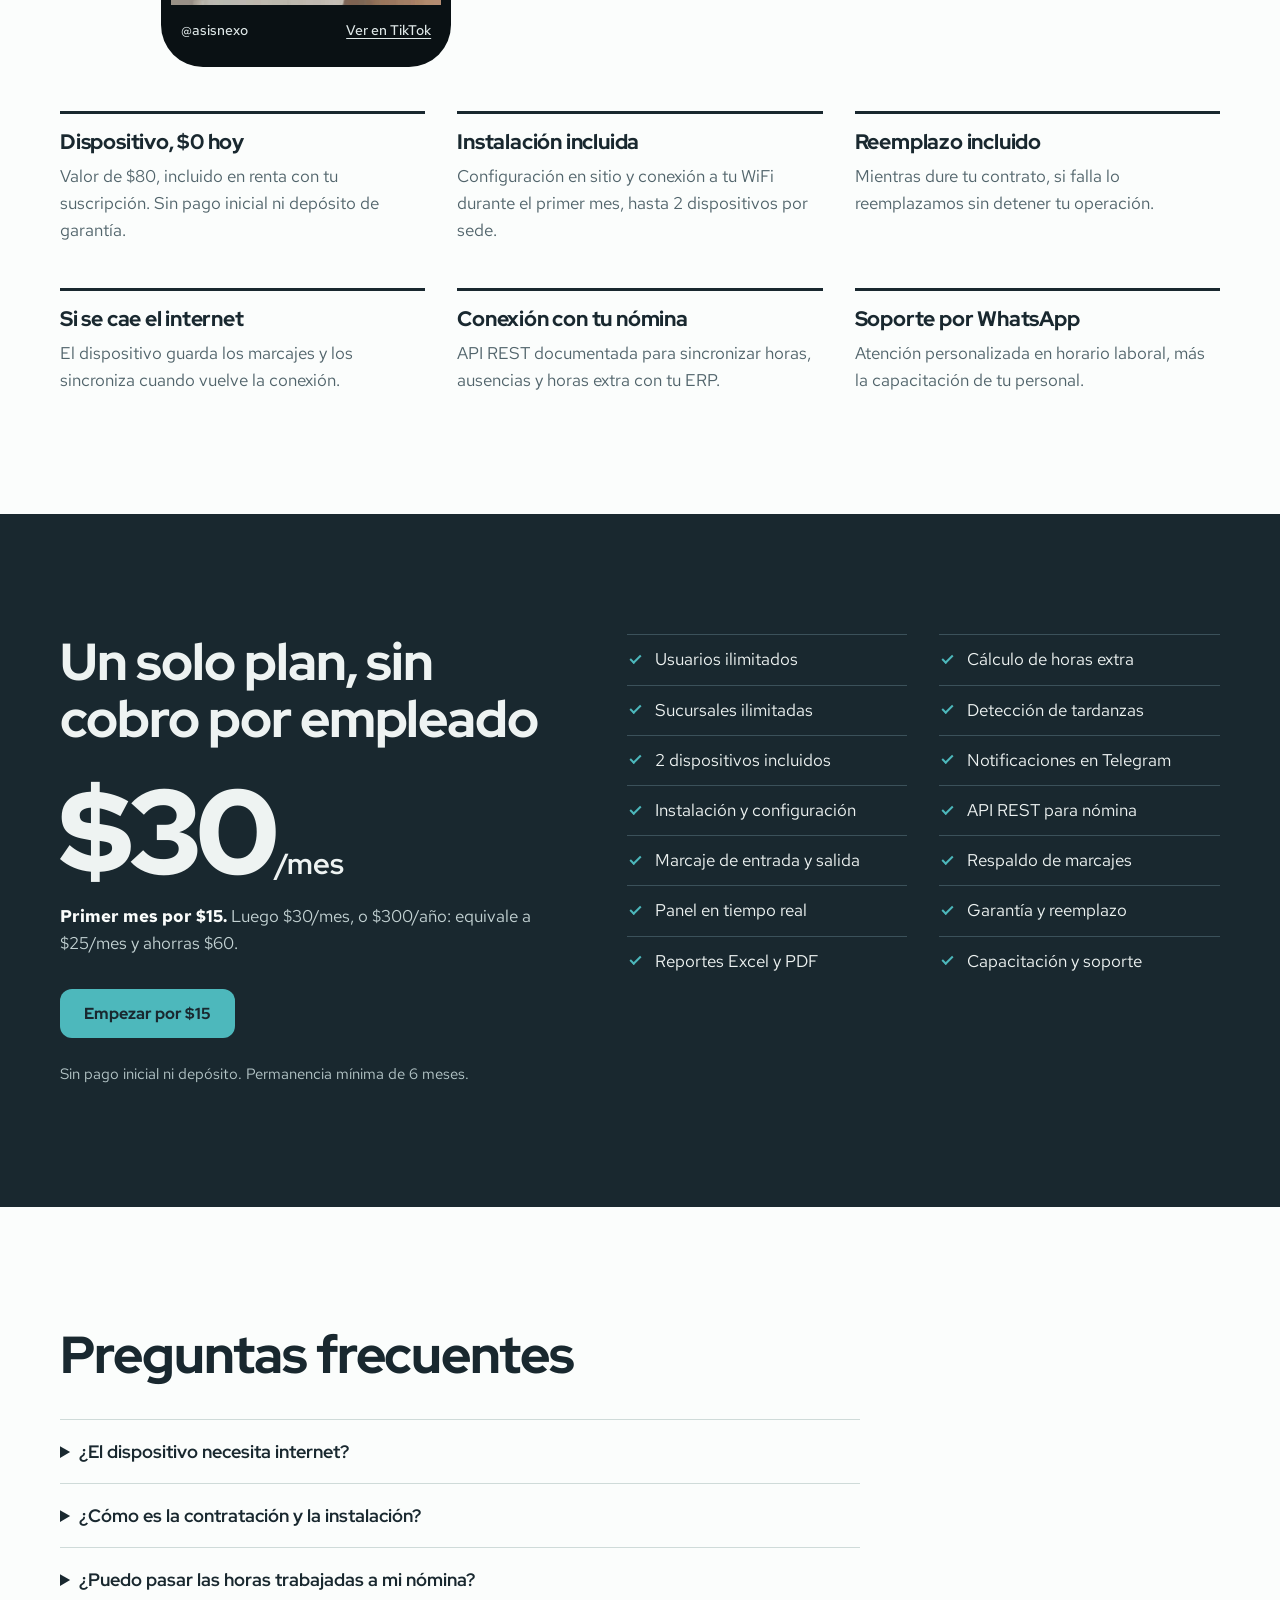
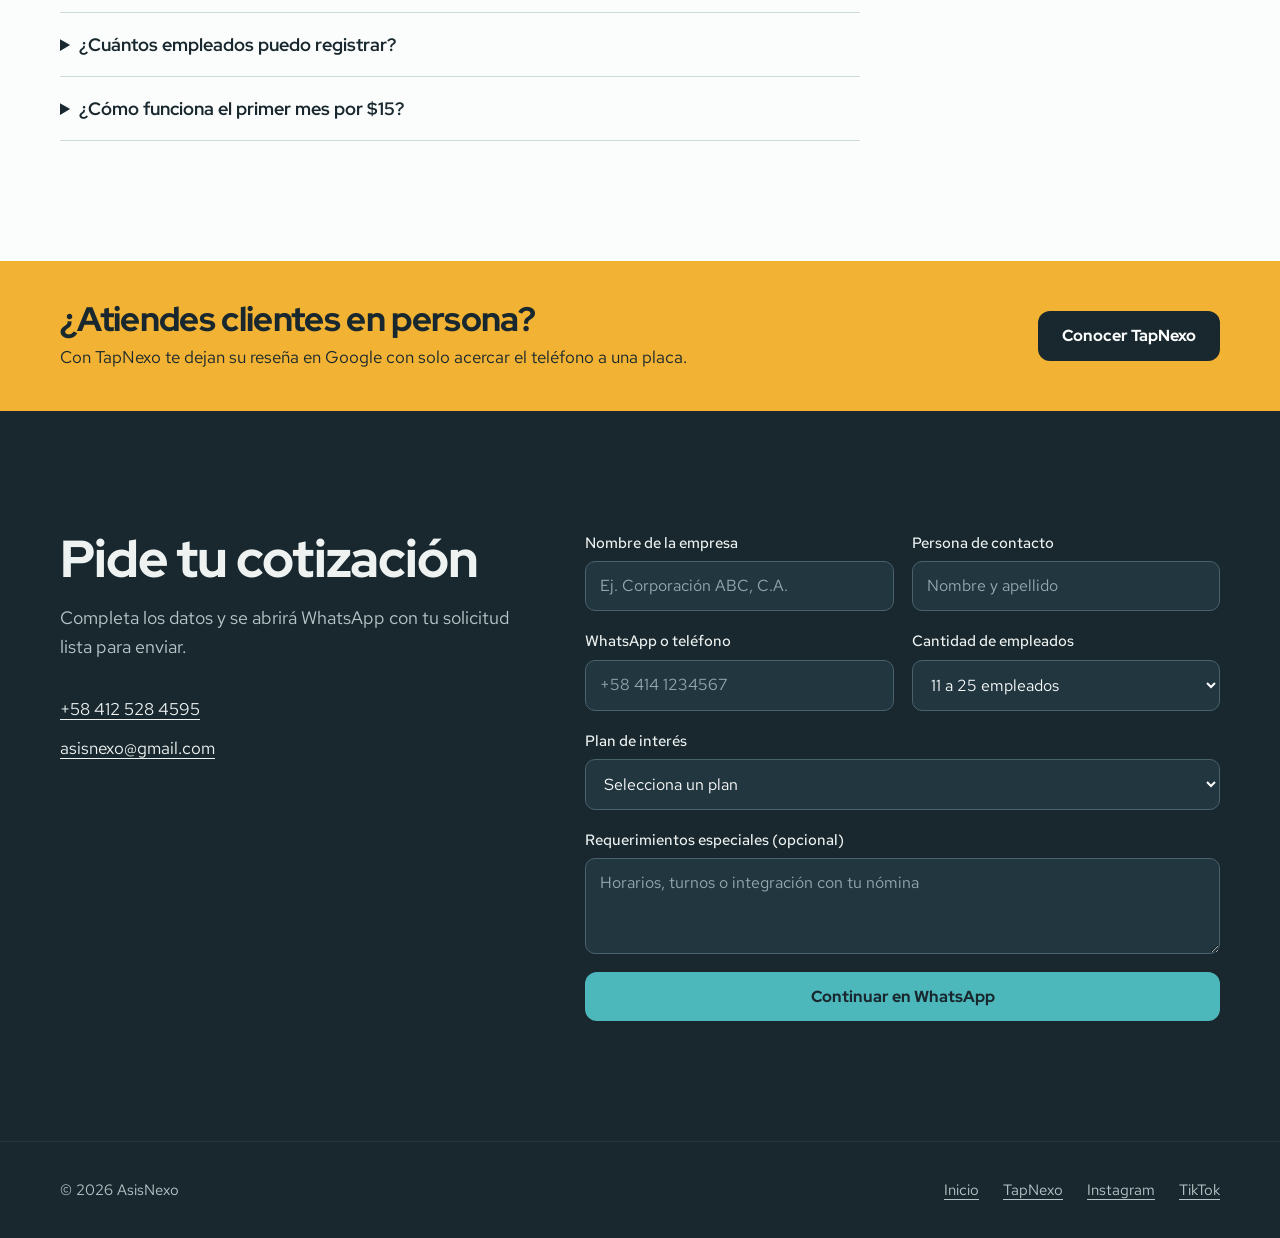
==== commit 1957cb71: "Refactor code structure for improved readability and maintainability" ====
--- a/control/index.html
+++ b/control/index.html
@@ -135,10 +135,32 @@
             </div>
         </section>
 
-        <section class="bloque bloque-blanco" id="dispositivo">
+        <section class="bloque bloque-blanco video-bloque" id="dispositivo">
             <div class="envoltura">
-                <h2>La terminal corre por nuestra cuenta</h2>
-                <p class="entrada">Lista para instalar en la puerta o la recepción de tu empresa.</p>
+                <div class="foto-texto con-telefono telefono-izquierda">
+                    <div>
+                        <h2>La terminal corre por nuestra cuenta</h2>
+                        <p class="entrada">Lista para instalar en la puerta o la recepción de tu empresa.</p>
+                        <ul class="lista">
+                            <li>Va fija en la pared, a la altura de la mano</li>
+                            <li>Con la misma huella se marca la entrada y la salida</li>
+                            <li>La pantalla confirma el nombre y la hora de cada marcaje</li>
+                        </ul>
+                    </div>
+                    <figure class="telefono telefono-control pausado" data-telefono>
+                        <div class="telefono-cuerpo">
+                            <div class="telefono-barra" aria-hidden="true"></div>
+                            <div class="telefono-pantalla">
+                                <video src="../assets/video-control-pared.mp4" poster="../assets/poster-control-pared.jpg" width="576" height="1024" muted loop playsinline preload="none" aria-label="Video: una empleada coloca el dedo en la terminal instalada en la pared y la pantalla muestra su nombre y la hora de salida"></video>
+                                <button class="video-play" type="button" aria-label="Reproducir o pausar el video"><svg viewBox="0 0 24 24" aria-hidden="true"><path d="M5 3v18l16-9z"/></svg></button>
+                            </div>
+                            <div class="telefono-pie">
+                                <span>@asisnexo</span>
+                                <a href="https://www.tiktok.com/@asisnexo/video/7673477018247367957" rel="noopener noreferrer">Ver en TikTok</a>
+                            </div>
+                        </div>
+                    </figure>
+                </div>
                 <div class="tres">
                     <div>
                         <h3>Dispositivo, $0 hoy</h3>
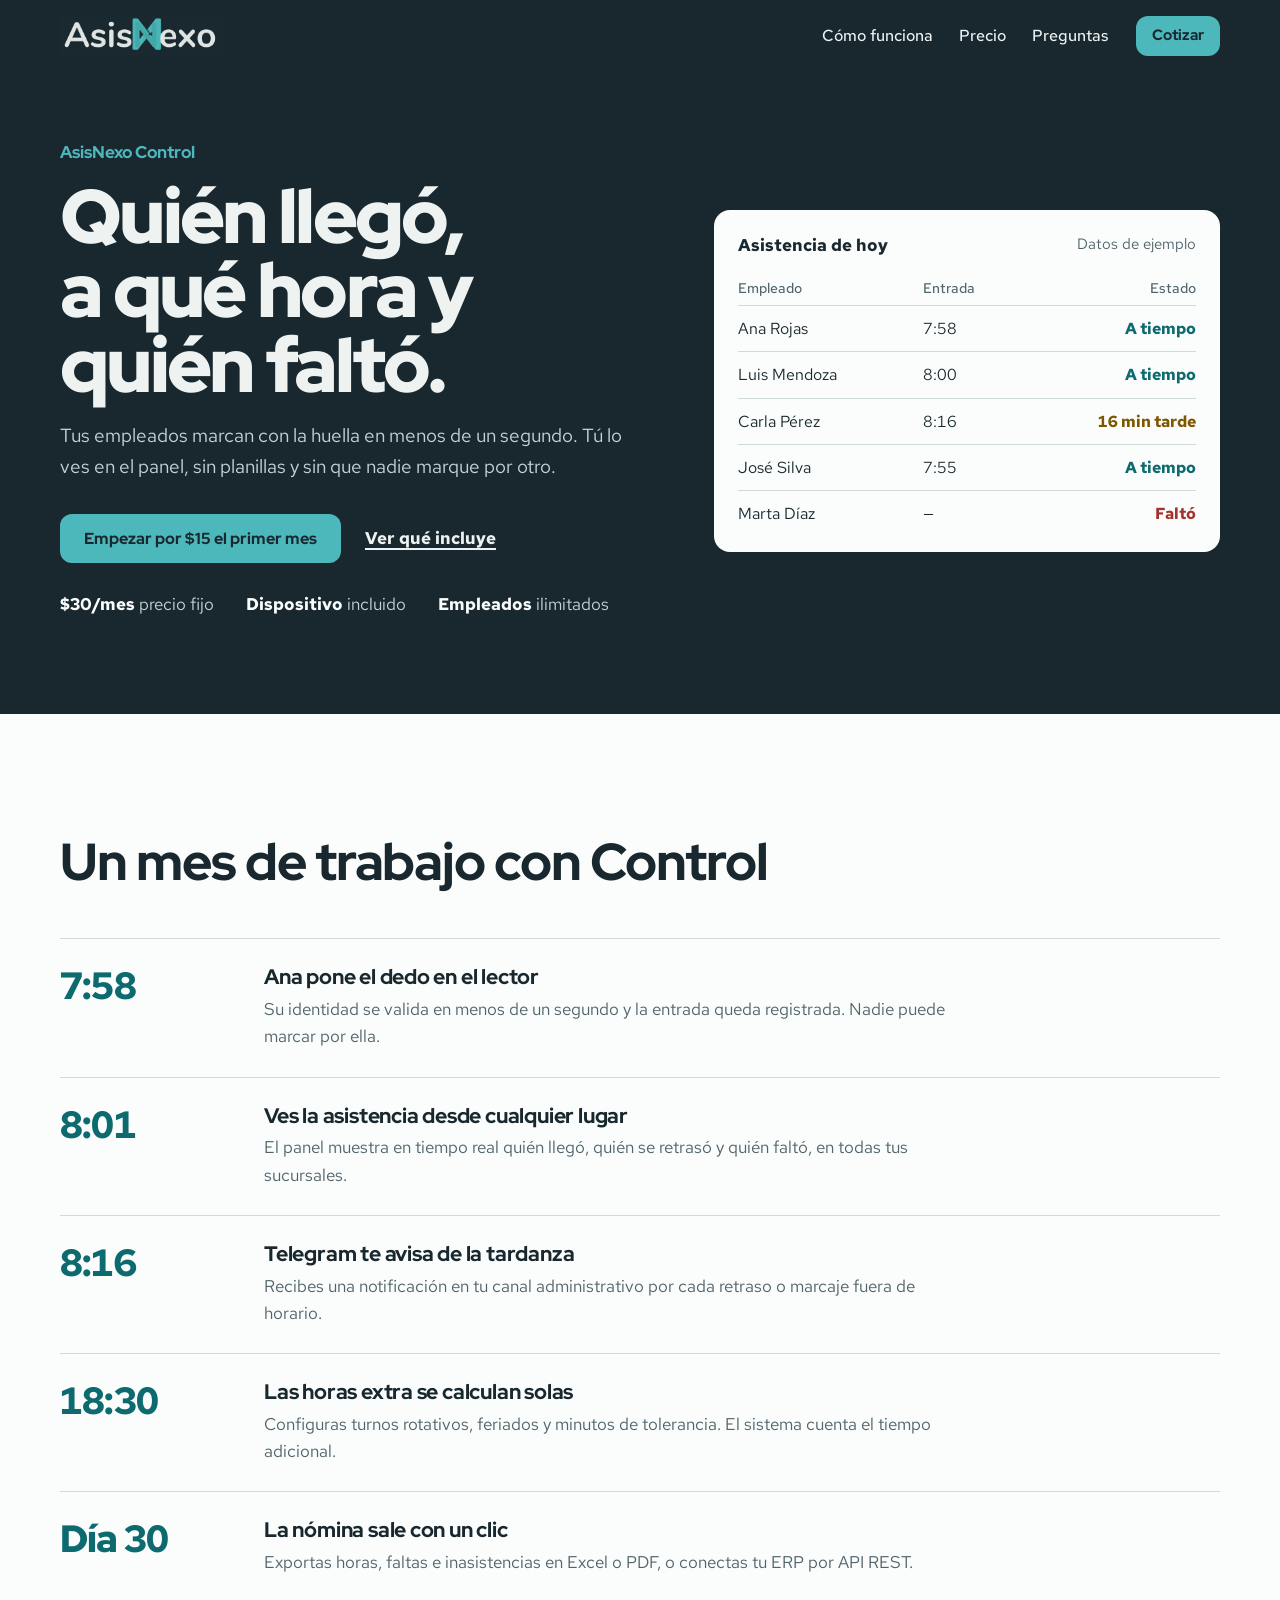
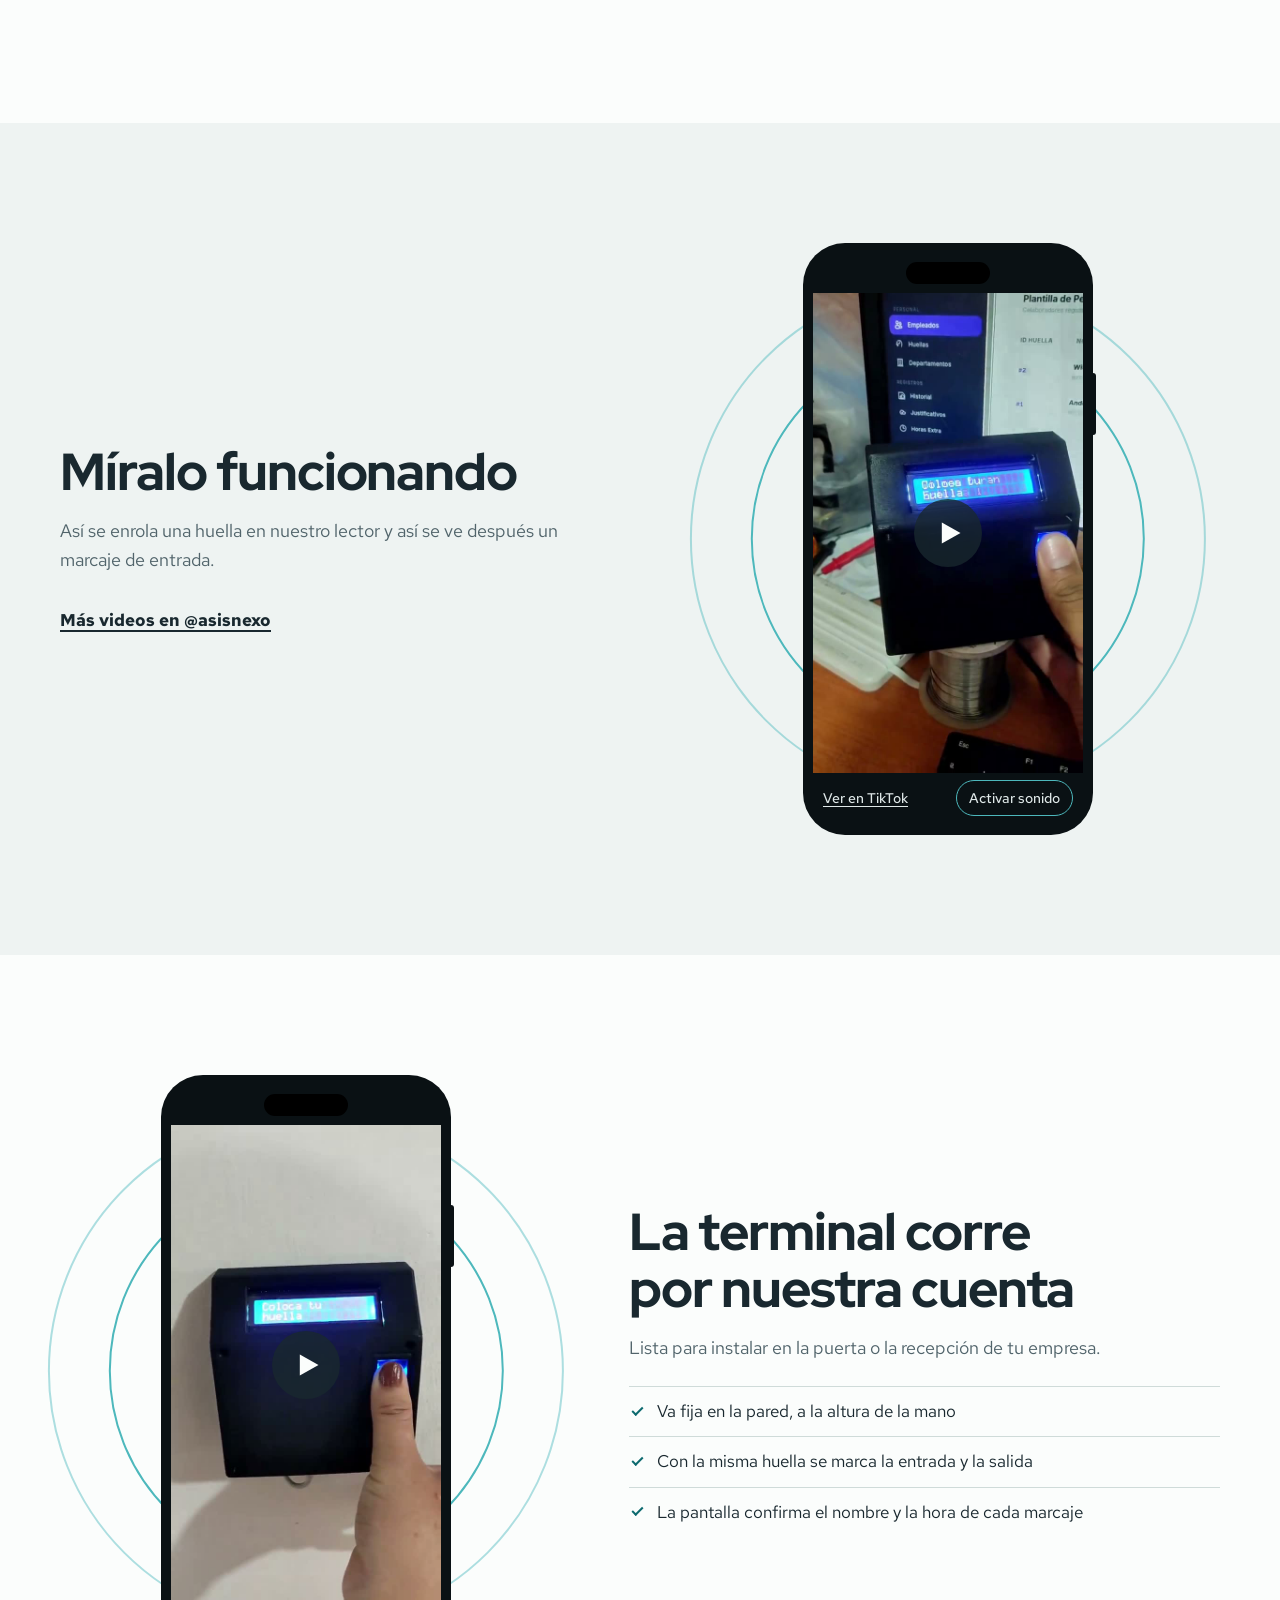
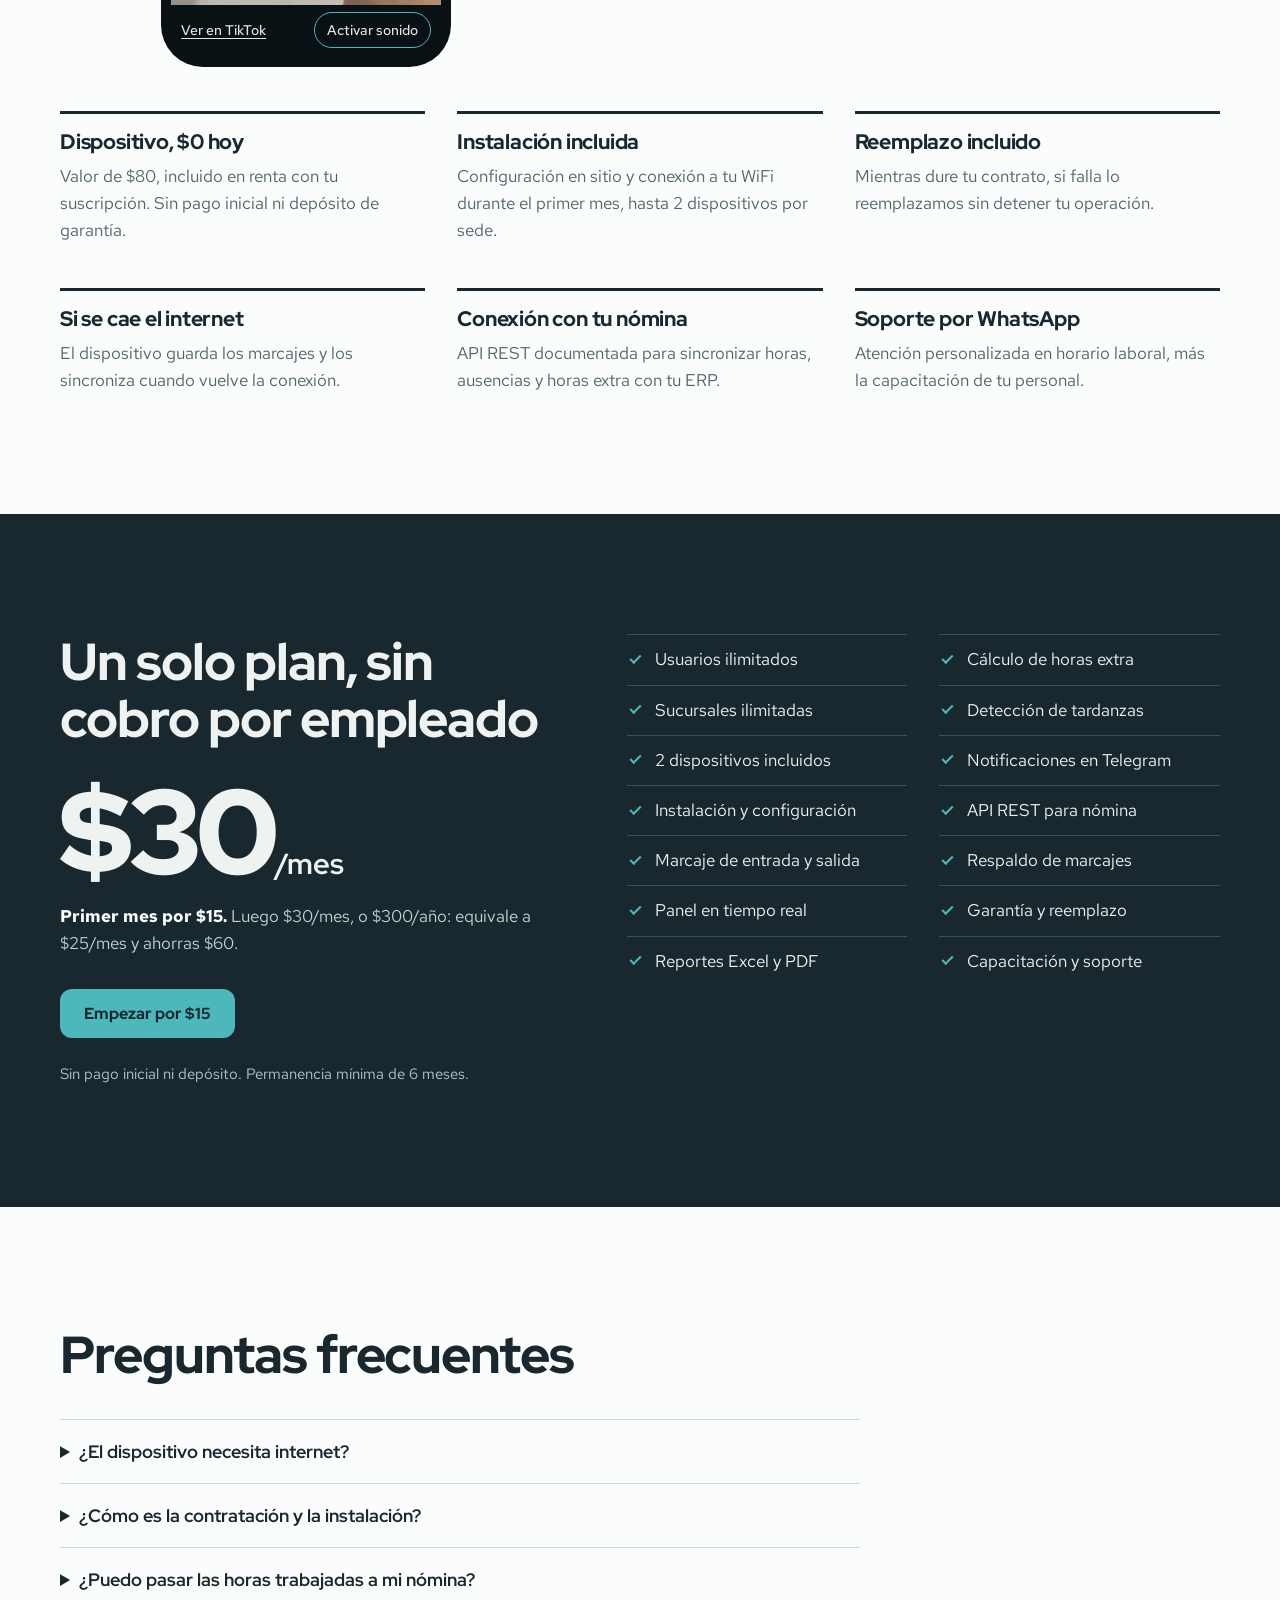
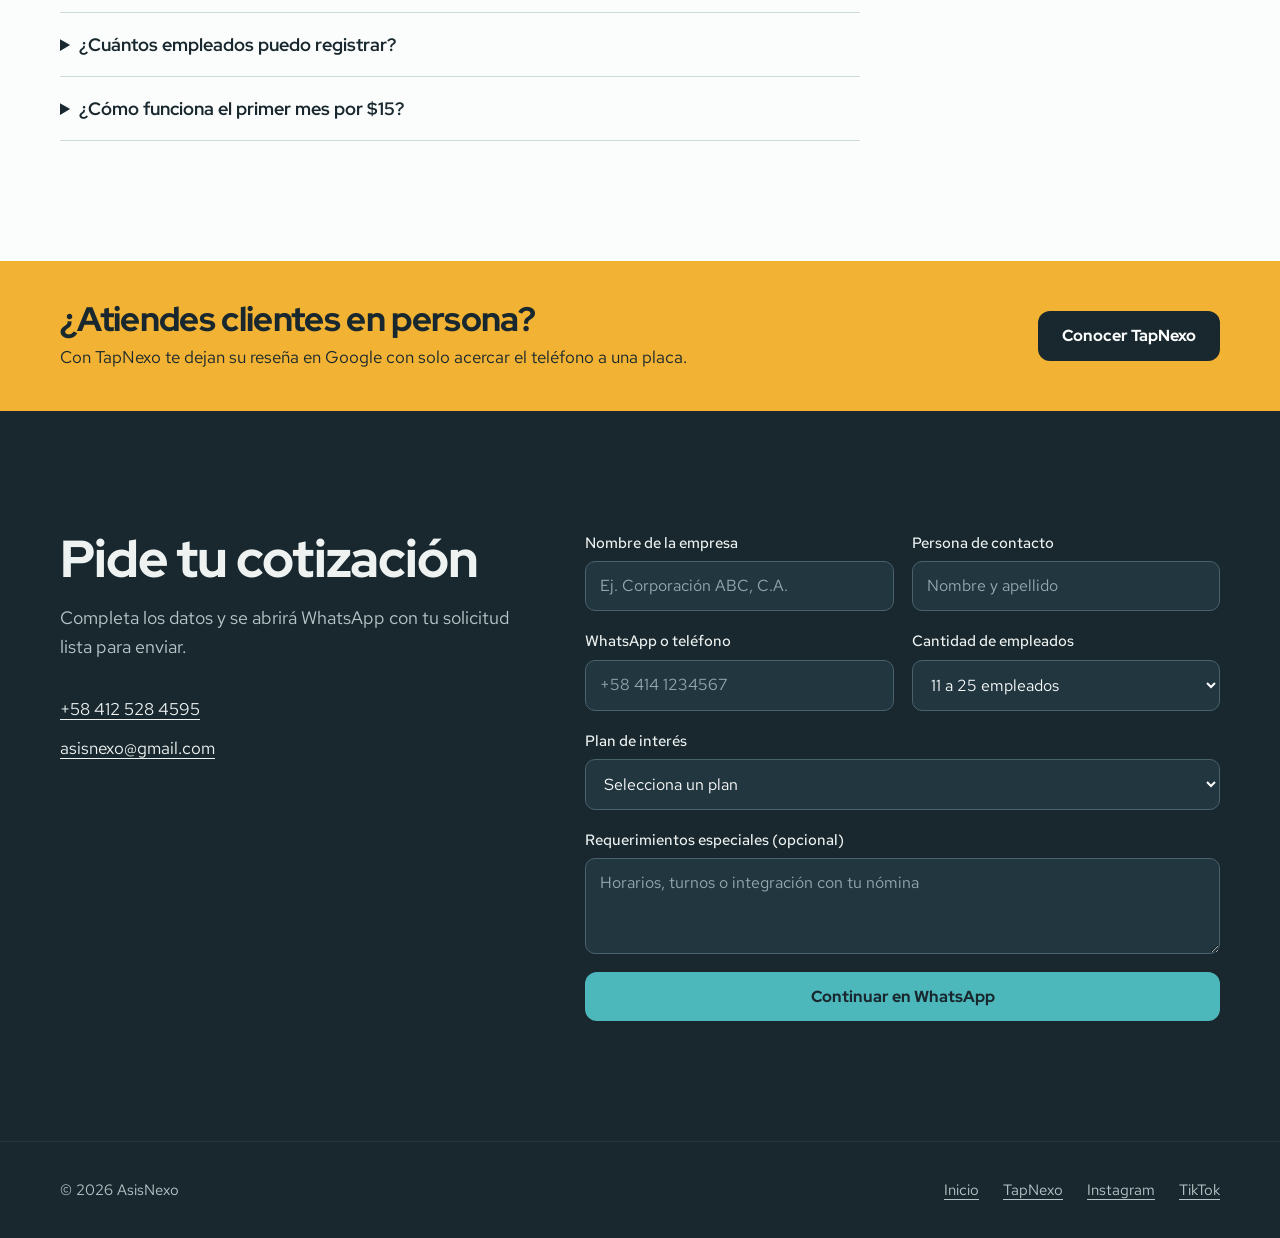
==== commit ab7201a1: "Update video assets and add versioning for cache busting" ====
--- a/control/index.html
+++ b/control/index.html
@@ -15,7 +15,7 @@
     <link rel="preconnect" href="https://fonts.googleapis.com">
     <link rel="preconnect" href="https://fonts.gstatic.com" crossorigin>
     <link href="https://fonts.googleapis.com/css2?family=Red+Hat+Display:wght@500;700;800;900&family=Red+Hat+Text:wght@400;500;700&display=swap" rel="stylesheet">
-    <link rel="stylesheet" href="../assets/site.css">
+    <link rel="stylesheet" href="../assets/site.css?v=20261102">
 </head>
 <body>
 
@@ -123,12 +123,12 @@
                     <div class="telefono-cuerpo">
                         <div class="telefono-barra" aria-hidden="true"></div>
                         <div class="telefono-pantalla">
-                            <video src="../assets/video-control.mp4" poster="../assets/poster-control.jpg" width="576" height="1024" muted loop playsinline preload="none" aria-label="Video: la terminal biométrica enrola una huella y luego muestra en su pantalla el nombre del empleado y la hora de entrada"></video>
+                            <video src="../assets/video-control.mp4?v=20261102b" poster="../assets/poster-control.jpg" width="576" height="1024" muted loop playsinline preload="none" aria-label="Video: la terminal biométrica enrola una huella y luego muestra en su pantalla el nombre del empleado y la hora de entrada"></video>
                             <button class="video-play" type="button" aria-label="Reproducir o pausar el video"><svg viewBox="0 0 24 24" aria-hidden="true"><path d="M5 3v18l16-9z"/></svg></button>
                         </div>
                         <div class="telefono-pie">
-                            <span>@asisnexo</span>
                             <a href="https://www.tiktok.com/@asisnexo/video/7673339710344809748" rel="noopener noreferrer">Ver en TikTok</a>
+                            <button class="video-sonido" type="button" aria-pressed="false">Activar sonido</button>
                         </div>
                     </div>
                 </figure>
@@ -151,12 +151,12 @@
                         <div class="telefono-cuerpo">
                             <div class="telefono-barra" aria-hidden="true"></div>
                             <div class="telefono-pantalla">
-                                <video src="../assets/video-control-pared.mp4" poster="../assets/poster-control-pared.jpg" width="576" height="1024" muted loop playsinline preload="none" aria-label="Video: una empleada coloca el dedo en la terminal instalada en la pared y la pantalla muestra su nombre y la hora de salida"></video>
+                                <video src="../assets/video-control-pared.mp4?v=20261102b" poster="../assets/poster-control-pared.jpg" width="576" height="1024" muted loop playsinline preload="none" aria-label="Video: una empleada coloca el dedo en la terminal instalada en la pared y la pantalla muestra su nombre y la hora de salida"></video>
                                 <button class="video-play" type="button" aria-label="Reproducir o pausar el video"><svg viewBox="0 0 24 24" aria-hidden="true"><path d="M5 3v18l16-9z"/></svg></button>
                             </div>
                             <div class="telefono-pie">
-                                <span>@asisnexo</span>
                                 <a href="https://www.tiktok.com/@asisnexo/video/7673477018247367957" rel="noopener noreferrer">Ver en TikTok</a>
+                                <button class="video-sonido" type="button" aria-pressed="false">Activar sonido</button>
                             </div>
                         </div>
                     </figure>
@@ -328,6 +328,6 @@
         </div>
     </footer>
 
-    <script src="../assets/site.js"></script>
+    <script src="../assets/site.js?v=20261102"></script>
 </body>
 </html>
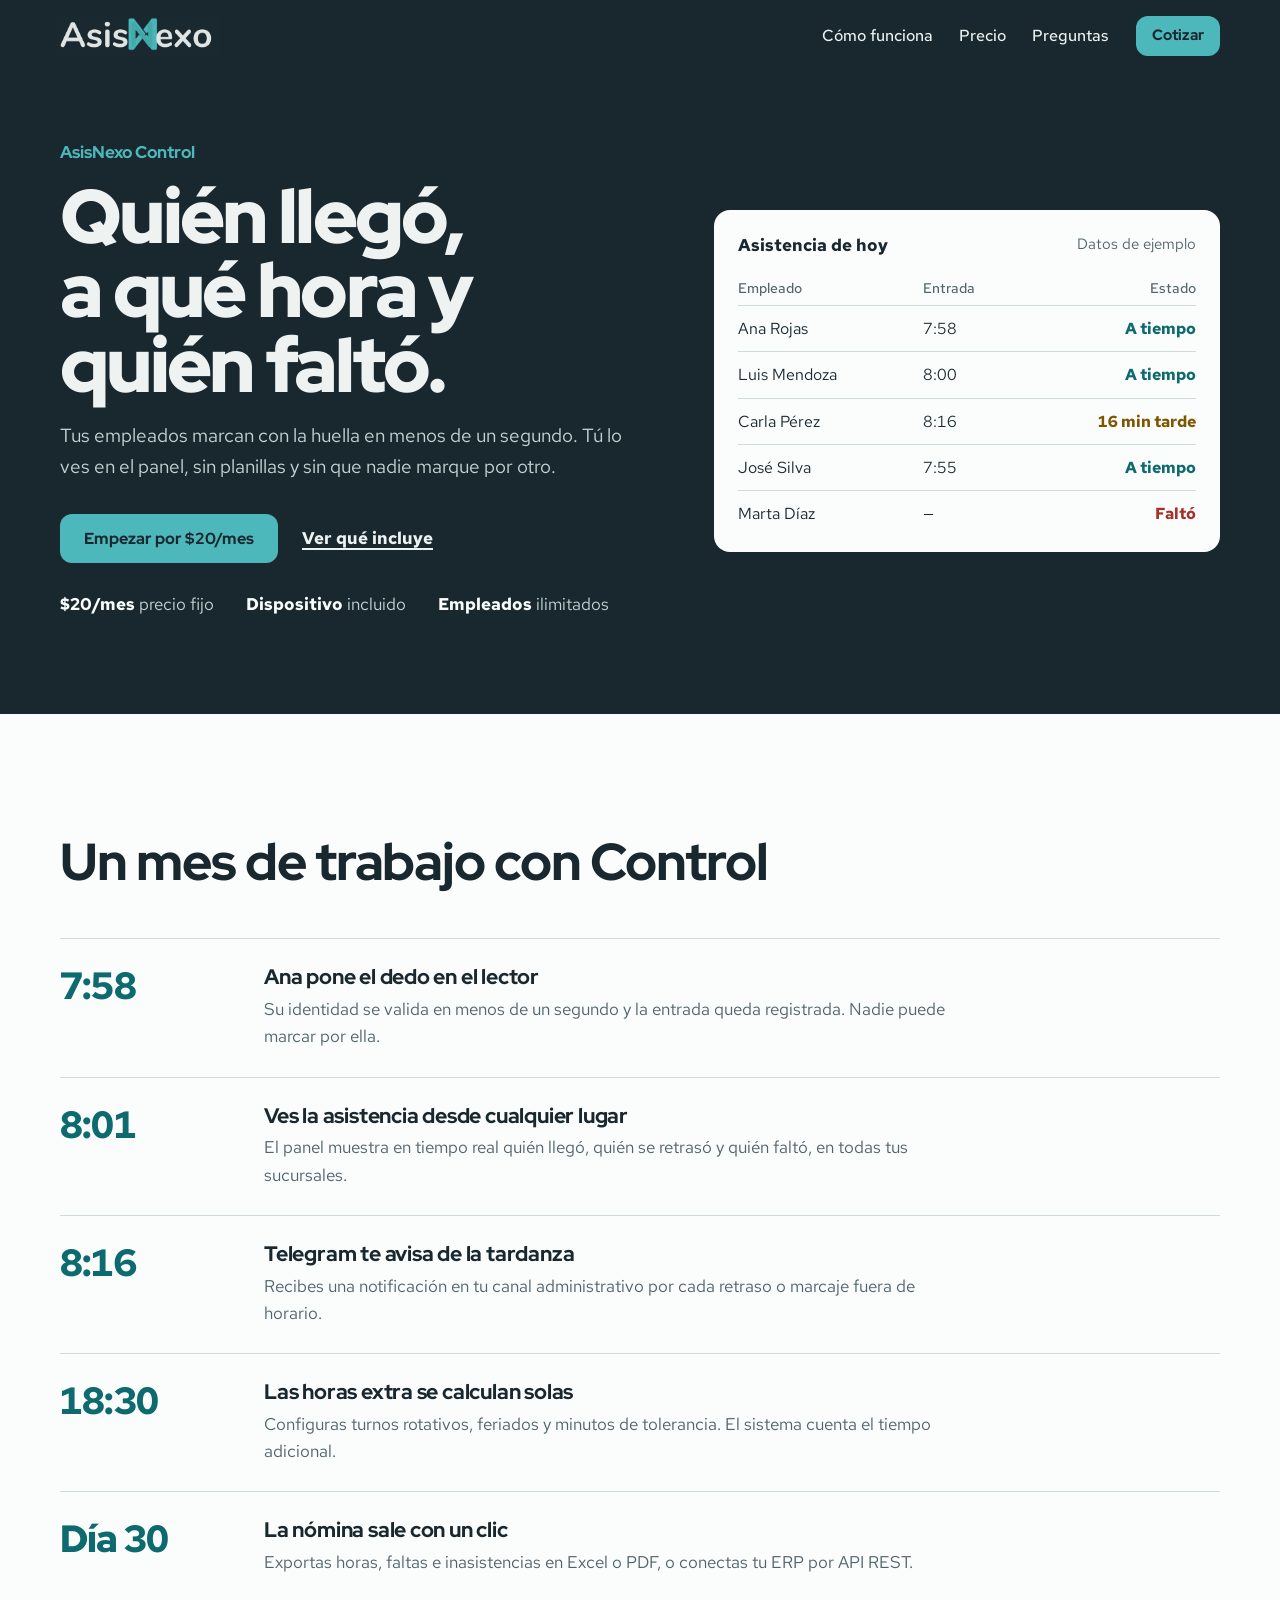
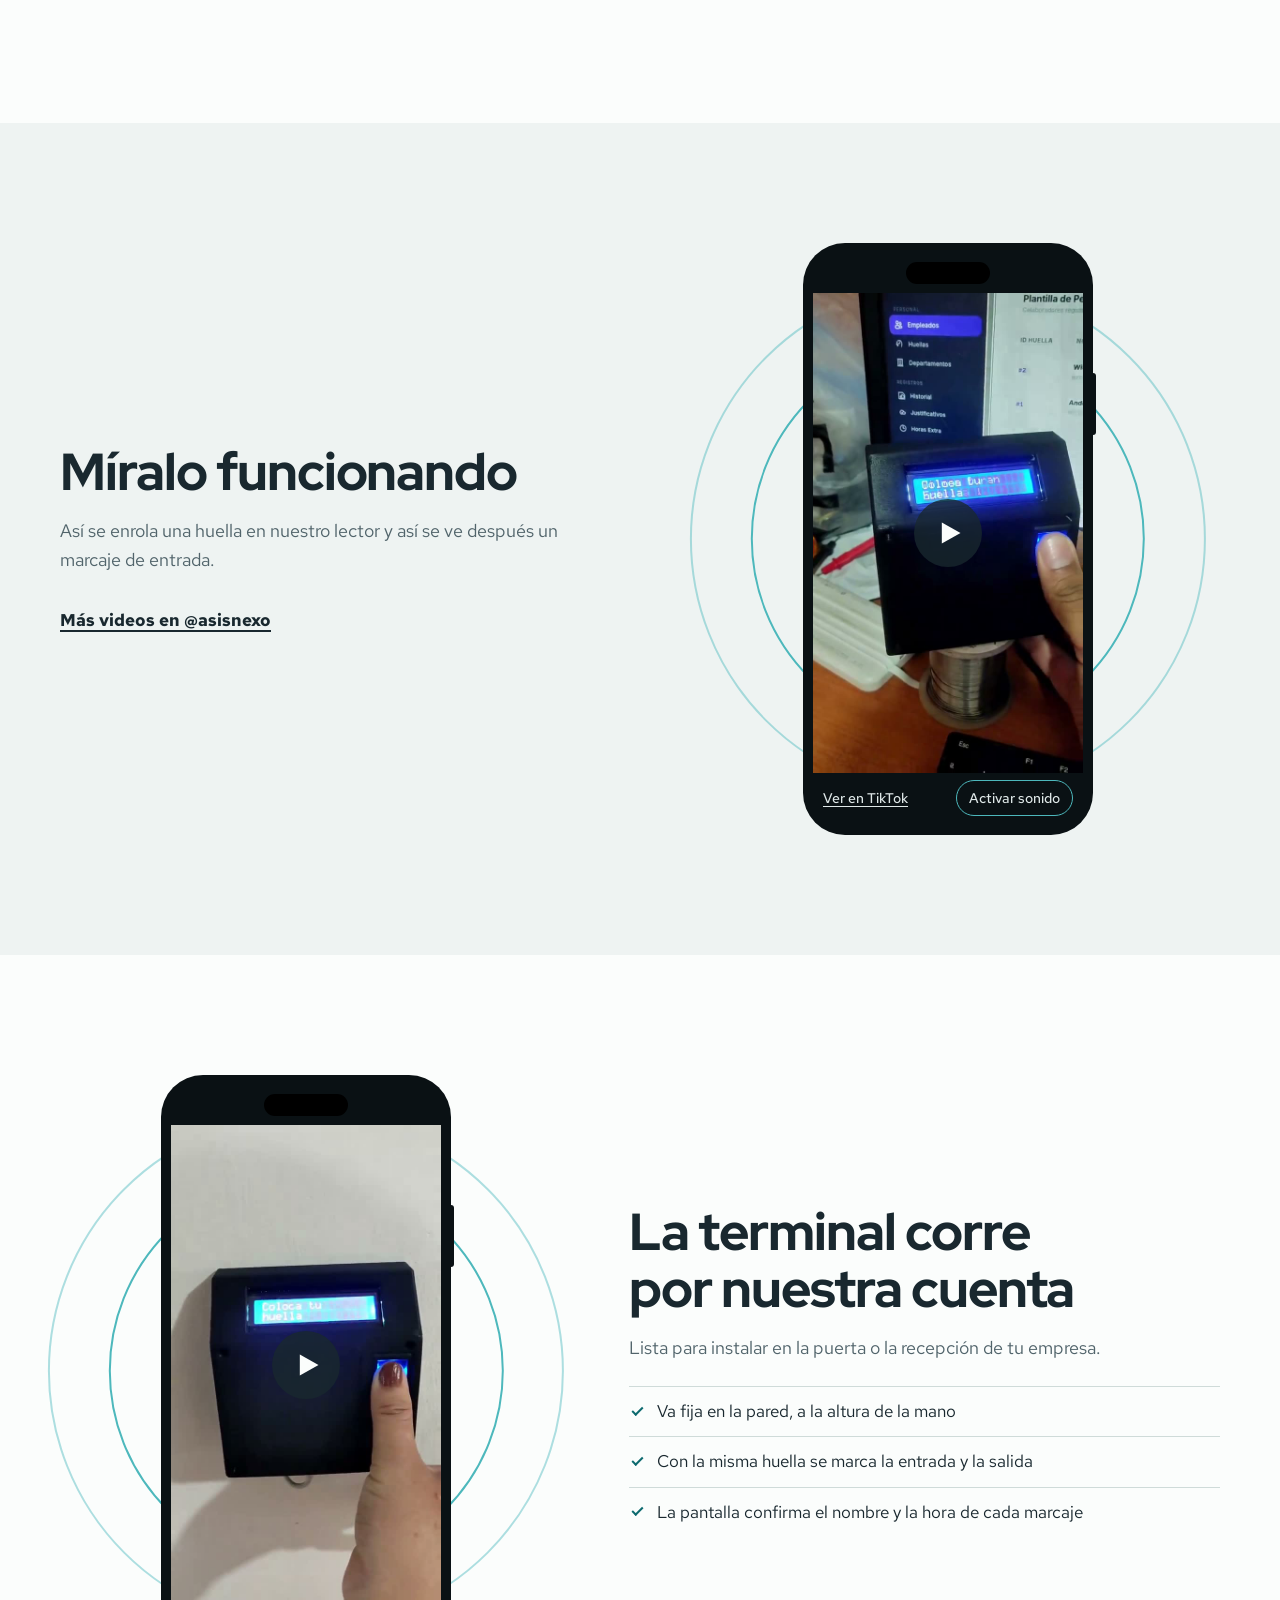
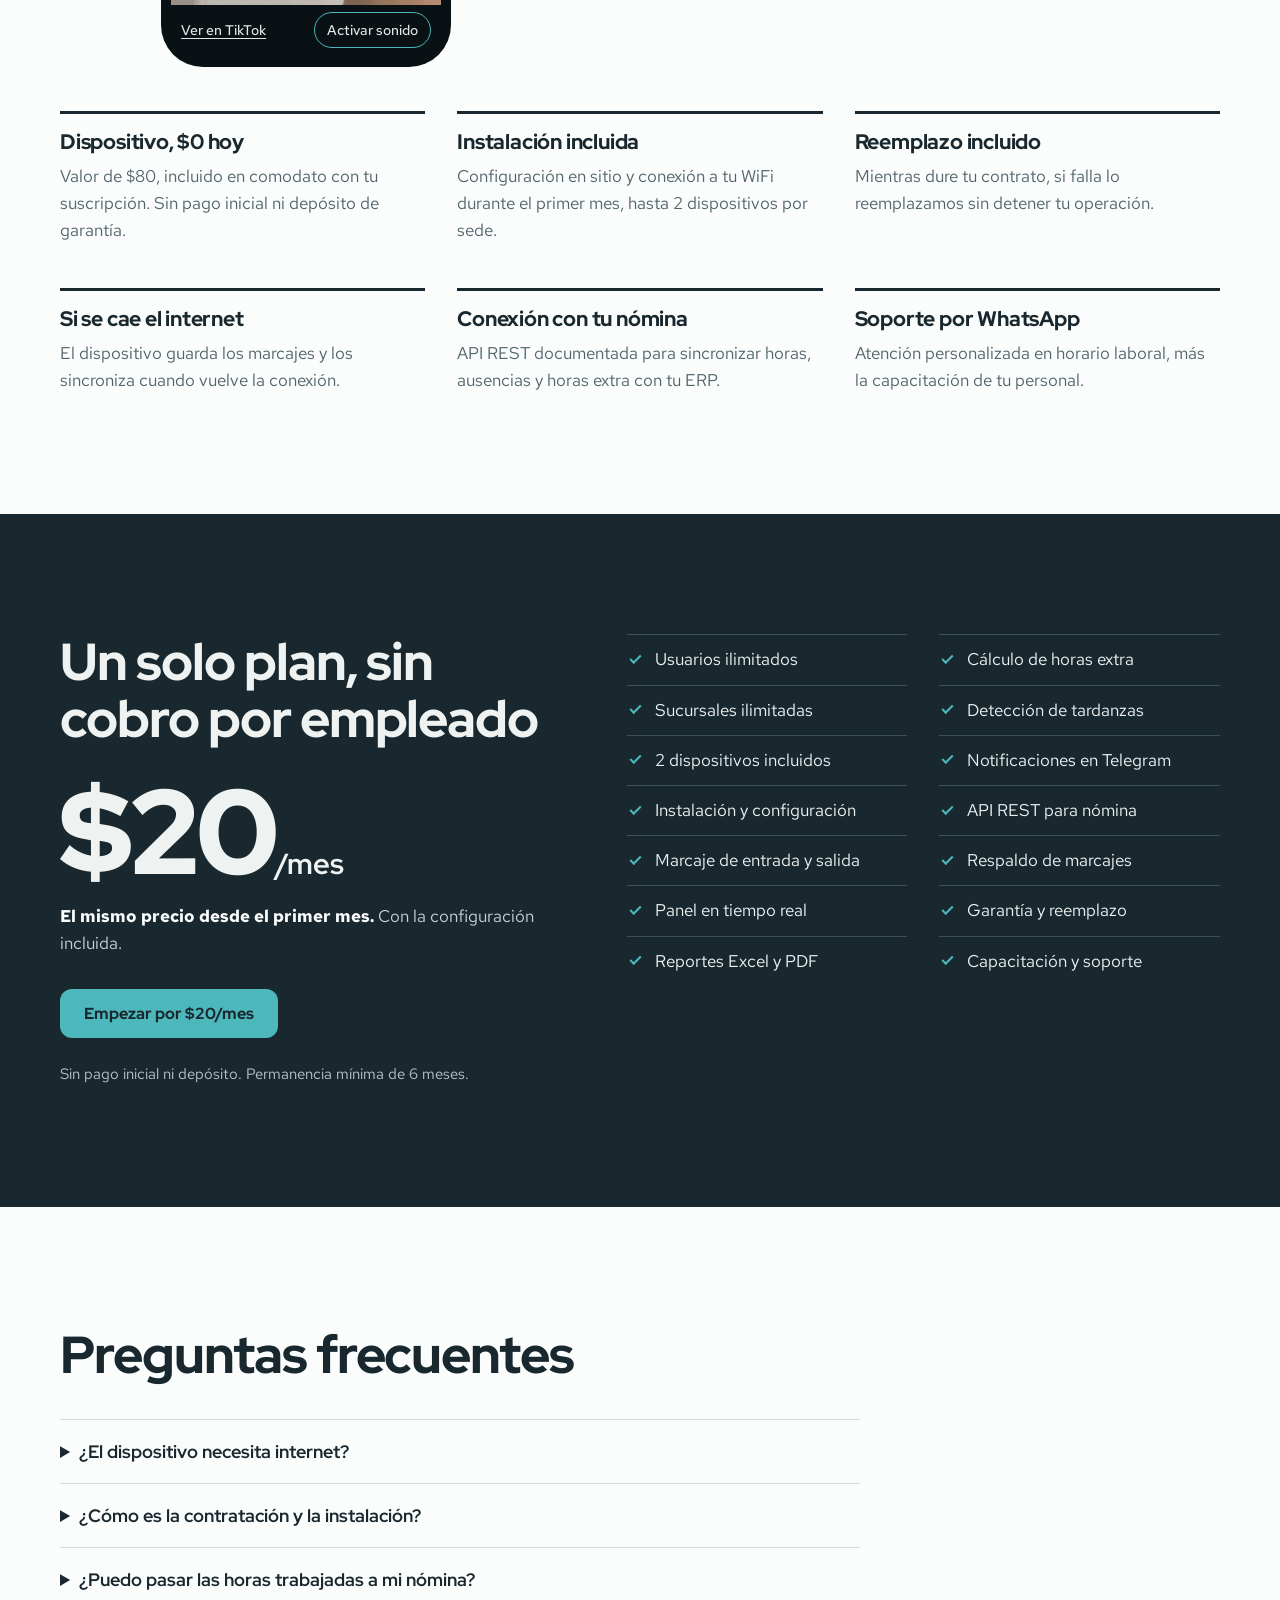
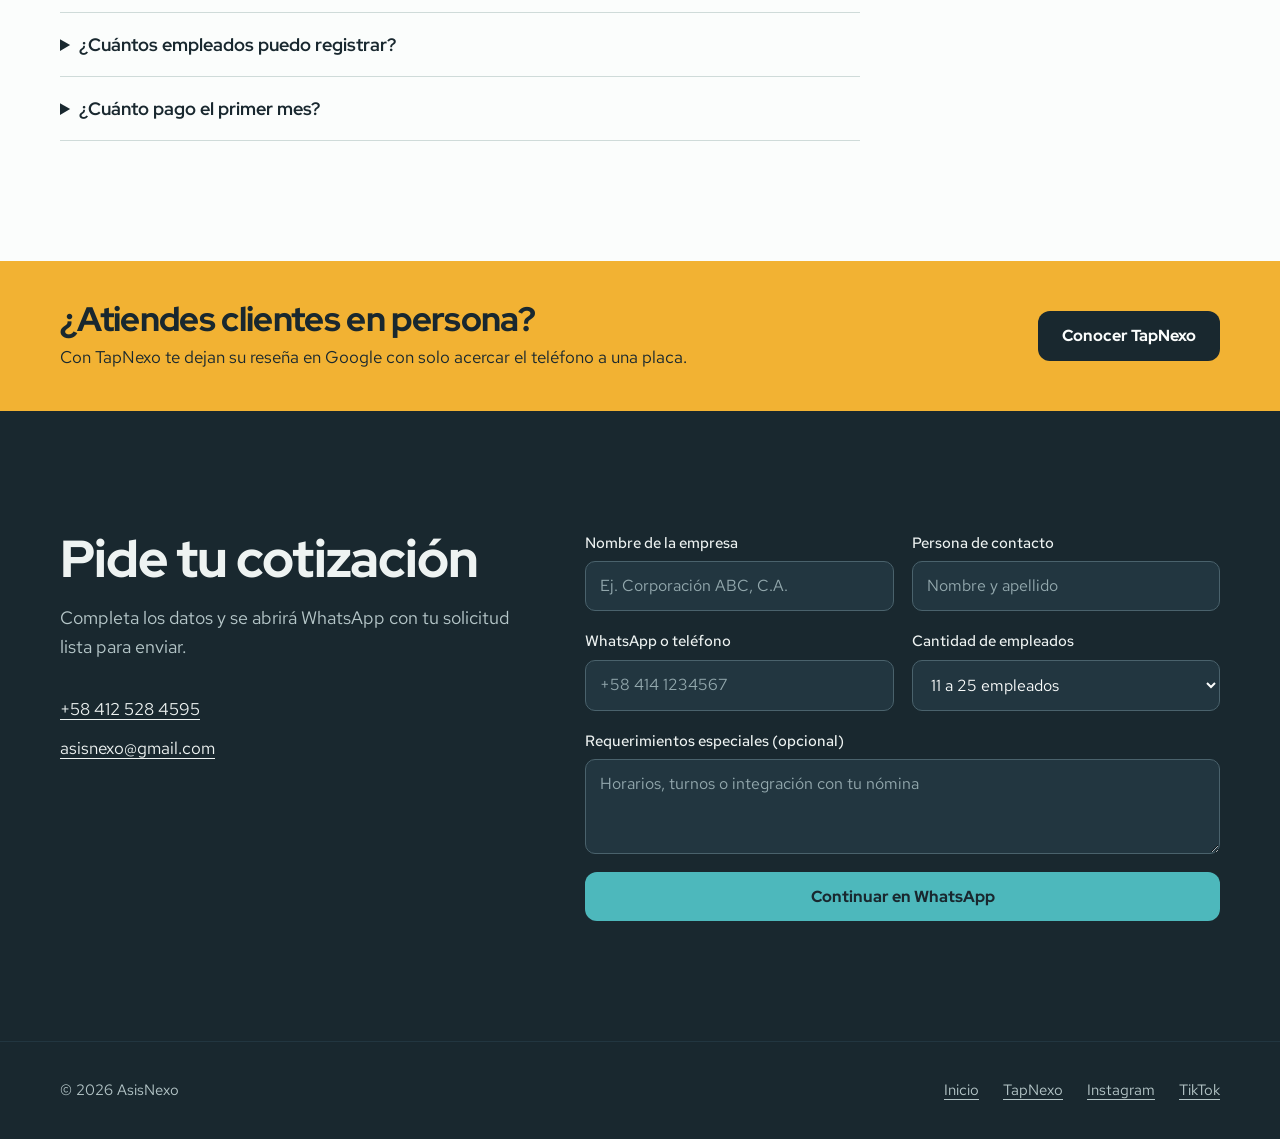
==== commit 7daf45c6: "Ajustar portada y bajar Control a $20/mes en comodato - Precio único de $20/mes desde el primer mes;" ====
--- a/control/index.html
+++ b/control/index.html
@@ -3,19 +3,19 @@
 <head>
     <meta charset="UTF-8">
     <meta name="viewport" content="width=device-width, initial-scale=1.0">
-    <title>AsisNexo Control — Asistencia biométrica por $30/mes</title>
-    <meta name="description" content="Control de asistencia con huella: panel en tiempo real, reportes para nómina y alertas en Telegram. Dispositivo incluido, usuarios ilimitados, $30/mes. Primer mes por $15.">
+    <title>AsisNexo Control — Asistencia biométrica por $20/mes</title>
+    <meta name="description" content="Control de asistencia con huella: panel en tiempo real, reportes para nómina y alertas en Telegram. Dispositivo incluido, usuarios ilimitados, $20/mes.">
     <link rel="canonical" href="https://asisnexo.com/control/">
     <meta property="og:type" content="website">
-    <meta property="og:title" content="AsisNexo Control — Asistencia biométrica por $30/mes">
-    <meta property="og:description" content="Dispositivo incluido, usuarios ilimitados y sin pago inicial. Primer mes por $15.">
+    <meta property="og:title" content="AsisNexo Control — Asistencia biométrica por $20/mes">
+    <meta property="og:description" content="Dispositivo incluido, usuarios ilimitados y sin pago inicial.">
     <meta property="og:url" content="https://asisnexo.com/control/">
     <meta property="og:image" content="https://asisnexo.com/assets/og.jpg">
     <link rel="icon" type="image/png" href="../assets/favicon.png">
     <link rel="preconnect" href="https://fonts.googleapis.com">
     <link rel="preconnect" href="https://fonts.gstatic.com" crossorigin>
     <link href="https://fonts.googleapis.com/css2?family=Red+Hat+Display:wght@500;700;800;900&family=Red+Hat+Text:wght@400;500;700&display=swap" rel="stylesheet">
-    <link rel="stylesheet" href="../assets/site.css?v=20261102">
+    <link rel="stylesheet" href="../assets/site.css?v=20261102h">
 </head>
 <body>
 
@@ -39,11 +39,11 @@
                     <h1>Quién llegó, a qué hora y quién faltó.</h1>
                     <p class="portada-intro">Tus empleados marcan con la huella en menos de un segundo. Tú lo ves en el panel, sin planillas y sin que nadie marque por otro.</p>
                     <div class="acciones">
-                        <a class="boton" href="#contacto">Empezar por $15 el primer mes</a>
+                        <a class="boton" href="#contacto">Empezar por $20/mes</a>
                         <a class="enlace" href="#precios">Ver qué incluye</a>
                     </div>
                     <ul class="hechos">
-                        <li><b>$30/mes</b> precio fijo</li>
+                        <li><b>$20/mes</b> precio fijo</li>
                         <li><b>Dispositivo</b> incluido</li>
                         <li><b>Empleados</b> ilimitados</li>
                     </ul>
@@ -164,7 +164,7 @@
                 <div class="tres">
                     <div>
                         <h3>Dispositivo, $0 hoy</h3>
-                        <p>Valor de $80, incluido en renta con tu suscripción. Sin pago inicial ni depósito de garantía.</p>
+                        <p>Valor de $80, incluido en comodato con tu suscripción. Sin pago inicial ni depósito de garantía.</p>
                     </div>
                     <div>
                         <h3>Instalación incluida</h3>
@@ -196,10 +196,10 @@
             <div class="envoltura plan">
                 <div>
                     <h2>Un solo plan, sin cobro por empleado</h2>
-                    <p class="cifra">$30<small>/mes</small></p>
-                    <p class="plan-nota"><strong>Primer mes por $15.</strong> Luego $30/mes, o $300/año: equivale a $25/mes y ahorras $60.</p>
+                    <p class="cifra">$20<small>/mes</small></p>
+                    <p class="plan-nota"><strong>El mismo precio desde el primer mes.</strong> Con la configuración incluida.</p>
                     <div class="acciones">
-                        <a class="boton" href="#contacto">Empezar por $15</a>
+                        <a class="boton" href="#contacto">Empezar por $20/mes</a>
                     </div>
                     <p class="condiciones">Sin pago inicial ni depósito. Permanencia mínima de 6 meses.</p>
                 </div>
@@ -232,7 +232,7 @@
                     </details>
                     <details>
                         <summary>¿Cómo es la contratación y la instalación?</summary>
-                        <p>Al pedir tu cotización te asesoramos sobre lo que necesitas. El dispositivo va incluido en renta, sin pago inicial. Durante el primer mes hacemos la configuración y capacitamos a tu personal de RRHH.</p>
+                        <p>Al pedir tu cotización te asesoramos sobre lo que necesitas. El dispositivo va en comodato, sin pago inicial. Durante el primer mes hacemos la configuración y capacitamos a tu personal de RRHH.</p>
                     </details>
                     <details>
                         <summary>¿Puedo pasar las horas trabajadas a mi nómina?</summary>
@@ -240,11 +240,11 @@
                     </details>
                     <details>
                         <summary>¿Cuántos empleados puedo registrar?</summary>
-                        <p>Los que tengas. El plan incluye usuarios y sucursales ilimitados por $30/mes, sin cobro por empleado.</p>
-                    </details>
-                    <details>
-                        <summary>¿Cómo funciona el primer mes por $15?</summary>
-                        <p>Pagas $15 el primer mes, con todas las funciones y la configuración incluida. Después sigues por $30/mes, o pagas $300 por el año. La permanencia mínima es de 6 meses.</p>
+                        <p>Los que tengas. El plan incluye usuarios y sucursales ilimitados por $20/mes, sin cobro por empleado.</p>
+                    </details>
+                    <details>
+                        <summary>¿Cuánto pago el primer mes?</summary>
+                        <p>Pagas $20, igual que los demás meses, con todas las funciones y la configuración incluida. La permanencia mínima es de 6 meses.</p>
                     </details>
                 </div>
             </div>
@@ -289,15 +289,6 @@
                                 <option>26 a 50 empleados</option>
                                 <option>51 a 100 empleados</option>
                                 <option>Más de 100 empleados</option>
-                            </select>
-                        </label>
-                        <label class="campo campo-ancho">Plan de interés
-                            <select name="plan" required>
-                                <option value="" selected disabled>Selecciona un plan</option>
-                                <option>Primer mes por $15</option>
-                                <option>Mensual, $30/mes</option>
-                                <option>Anual, $300/año</option>
-                                <option>Aún no estoy seguro, quiero asesoría</option>
                             </select>
                         </label>
                         <label class="campo campo-ancho">Requerimientos especiales (opcional)
@@ -328,6 +319,6 @@
         </div>
     </footer>
 
-    <script src="../assets/site.js?v=20261102"></script>
+    <script src="../assets/site.js?v=20261102h"></script>
 </body>
 </html>
--- a/assets/site.css
+++ b/assets/site.css
@@ -42,7 +42,7 @@
 /* Cabecera */
 .cabecera { position: sticky; top: 0; z-index: 20; background: var(--petroleo); color: var(--niebla); }
 .cabecera .envoltura { display: flex; align-items: center; gap: 28px; min-height: 72px; }
-.logo { margin-right: auto; }
+.logo { margin-left: -4px; margin-right: auto; }
 .logo img { height: 42px; width: auto; }
 .cabecera nav { display: flex; gap: 26px; font-weight: 500; font-size: 0.97rem; }
 .cabecera nav a { text-decoration: none; padding-block: 8px; }
@@ -52,6 +52,26 @@
     .cabecera .envoltura { gap: 12px; }
 }
 
+.nav-corto { display: none; }
+@media (max-width: 760px) {
+    .cabecera-portada nav { display: flex; gap: 16px; }
+    .cabecera-portada .nav-largo { display: none; }
+    .cabecera-portada .nav-corto { display: inline; }
+}
+.boton-escribenos svg { display: none; width: 22px; height: 22px; fill: currentColor; }
+@media (max-width: 480px) {
+    .cabecera-portada .logo img { height: 34px; }
+    .cabecera-portada .boton-escribenos { width: 44px; height: 44px; padding: 0; }
+    .boton-escribenos svg { display: block; }
+    .boton-escribenos span { display: none; }
+}
+@media (max-width: 360px) {
+    .cabecera-portada .logo img { height: 28px; }
+    .cabecera-portada .envoltura { gap: 8px; }
+    .cabecera-portada nav { gap: 10px; font-size: 0.9rem; }
+    .carrusel-control .carrusel-flecha { display: none; }
+}
+
 /* Botones */
 .boton {
     display: inline-flex; align-items: center; justify-content: center; gap: 10px;
@@ -67,39 +87,46 @@
 .enlace { font-weight: 700; text-underline-offset: 4px; text-decoration-thickness: 2px; }
 .acciones { display: flex; flex-wrap: wrap; align-items: center; gap: 14px 24px; margin-top: 32px; }
 
-/* Portada: las dos placas */
-.portada { padding-block: clamp(44px, 7vw, 84px) 0; overflow: hidden; }
-.portada h1 { max-width: 14ch; font-size: clamp(2.75rem, 7.2vw, 5.5rem); }
+/* Portada: carrusel con un producto a la vez */
+.portada { overflow: hidden; }
 .portada-intro { max-width: 62ch; margin-top: 18px; font-size: 1.2rem; color: #c3d2d3; }
-.placas { display: grid; grid-template-columns: 1fr 1fr; gap: 20px; margin-top: 36px; align-items: stretch; }
-.placa { background: var(--petroleo-2); border-radius: 22px 22px 0 0; padding: 28px 28px 32px; display: flex; flex-direction: column; --tono: var(--turquesa); }
-.placa-tap { --tono: var(--oro); }
-.placa-cabeza { display: flex; justify-content: space-between; gap: 12px; align-items: baseline; flex-wrap: wrap; }
-.placa-cabeza h2 { font-size: 1.6rem; }
-.placa-cabeza span { color: #b5c6c8; font-size: 0.97rem; }
-.sensor {
-    position: relative; display: grid; place-items: center;
-    width: min(190px, 62%); aspect-ratio: 1; margin: 22px auto 18px;
-    border: 2px solid var(--tono); border-radius: 50%;
-    background: transparent; color: var(--tono); cursor: pointer;
-    transition: transform 0.12s, background-color 0.15s;
-    touch-action: manipulation;
-}
-.sensor:hover { background: rgba(255, 255, 255, 0.05); }
-.sensor:active { transform: scale(0.96); }
-.sensor svg { width: 62%; height: 62%; fill: none; stroke: currentColor; stroke-width: 6; stroke-linecap: round; stroke-linejoin: round; }
-.sensor::after { content: ''; position: absolute; inset: -2px; border-radius: 50%; border: 2px solid var(--tono); opacity: 0; pointer-events: none; }
-.sensor.toque::after { animation: onda 0.7s cubic-bezier(0.2, 0.7, 0.3, 1); }
-@keyframes onda { from { transform: scale(1); opacity: 0.9; } to { transform: scale(1.55); opacity: 0; } }
-.registro { min-height: 3.4em; text-align: center; font-weight: 500; font-variant-numeric: tabular-nums; }
-.registro b { color: var(--tono); font-family: var(--display); font-weight: 800; font-size: 1.15rem; }
-.placa-pie { margin-top: 16px; text-align: center; }
-.placa-tap .enlace { color: var(--oro); }
-.placa-control .enlace { color: var(--turquesa); }
-@media (max-width: 680px) {
-    .placas { grid-template-columns: 1fr; gap: 12px; }
-    .placa { border-radius: 22px; }
-    .portada { padding-bottom: 20px; }
+.carrusel { position: relative; display: grid; min-height: clamp(500px, calc(100svh - 72px), 860px); }
+.producto {
+    grid-area: 1 / 1; display: grid; align-items: center; --tono: var(--turquesa);
+    opacity: 0; visibility: hidden; transition: opacity 0.45s, visibility 0.45s;
+}
+.producto.activa { opacity: 1; visibility: visible; }
+.producto-tap { --tono: var(--oro); }
+.producto-rejilla { display: grid; grid-template-columns: minmax(0, 7fr) minmax(0, 5fr); gap: clamp(32px, 6vw, 88px); align-items: center; padding-block: 28px 84px; }
+.producto-etiqueta { color: var(--tono); font: 700 1rem/1.3 var(--display); }
+.producto-cuerpo h1, .producto-cuerpo h2 { margin-top: 12px; font-weight: 900; font-size: clamp(2.6rem, 5.4vw, 4.75rem); letter-spacing: -0.035em; line-height: 1; }
+.producto-descripcion { max-width: 48ch; margin-top: 18px; color: #c3d2d3; font-size: 1.2rem; line-height: 1.45; }
+.producto-accion { display: flex; flex-wrap: wrap; align-items: center; gap: 12px 20px; margin-top: 26px; font: 700 1.02rem/1.3 var(--display); }
+.producto-marco { position: relative; z-index: 0; justify-self: center; aspect-ratio: 576 / 680; width: min(100%, 525px, max(280px, calc((100svh - 190px) * 0.847))); }
+.producto-marco img { width: 100%; height: 100%; object-fit: cover; border-radius: 22px; }
+.producto-marco::before, .producto-marco::after {
+    content: ''; position: absolute; z-index: -1; left: 50%; top: 50%;
+    aspect-ratio: 1; border-radius: 50%; border: 2px solid var(--tono);
+    transform: translate(-50%, -50%);
+}
+.producto-marco::before { width: 122%; opacity: 0.8; }
+.producto-marco::after { left: 58%; width: 136%; opacity: 0.35; }
+.carrusel-control { position: absolute; z-index: 2; left: max(20px, calc((100% - var(--ancho)) / 2)); bottom: clamp(18px, 4svh, 40px); display: flex; align-items: center; gap: 8px; }
+.carrusel-flecha { display: grid; place-items: center; width: 44px; height: 44px; padding: 0; border: 1.5px solid #5d747c; border-radius: 50%; background: transparent; color: var(--blanco); cursor: pointer; transition: background-color 0.15s, border-color 0.15s; }
+.carrusel-flecha:hover { background: var(--petroleo-2); border-color: var(--blanco); }
+.carrusel-flecha svg { width: 20px; height: 20px; fill: none; stroke: currentColor; stroke-width: 2.5; stroke-linecap: round; stroke-linejoin: round; }
+.carrusel-pestana { min-height: 44px; padding: 0 10px; border: 0; border-bottom: 2px solid transparent; background: transparent; color: #b5c6c8; font: 700 0.95rem/1 var(--display); cursor: pointer; }
+.carrusel-flecha + .carrusel-pestana { margin-left: 6px; }
+.carrusel-pestana:hover { color: var(--blanco); }
+.carrusel-pestana[aria-current='true'] { color: var(--blanco); border-bottom-color: var(--blanco); }
+.carrusel-pausa { display: grid; place-items: center; width: 30px; height: 44px; padding: 0; border: 0; background: transparent; color: var(--blanco); cursor: pointer; }
+.carrusel-pausa svg { width: 16px; height: 16px; fill: currentColor; }
+@media (max-width: 860px) {
+    .carrusel { min-height: 0; }
+    .producto-rejilla { grid-template-columns: minmax(0, 1fr); gap: 36px; padding-block: 32px 92px; }
+    .producto { align-items: start; }
+    .producto-descripcion { font-size: 1.1rem; }
+    .producto-marco { width: min(66vw, 280px); }
 }
 
 /* Comparación */
@@ -111,6 +138,21 @@
 .comparar thead th.col-tap { border-bottom-color: var(--oro); }
 .comparar tbody th { font-weight: 500; color: var(--gris); width: 22%; }
 .comparar tfoot td { border-bottom: 0; padding-top: 24px; }
+.comparar td:nth-child(2), .comparar th:nth-child(2) { padding-left: 20px; background: color-mix(in srgb, var(--turquesa) 9%, transparent); }
+.comparar td:nth-child(3), .comparar th:nth-child(3) { padding-left: 20px; background: color-mix(in srgb, var(--oro) 11%, transparent); }
+.comparar thead td, .comparar tfoot td:first-child { background: none; }
+.fila-precio strong { display: block; font: 900 1.9rem/1.1 var(--display); letter-spacing: -0.02em; }
+@media (max-width: 680px) {
+    .tabla-marco { overflow-x: visible; }
+    .comparar { display: block; min-width: 0; }
+    .comparar thead, .comparar tbody, .comparar tfoot { display: block; }
+    .comparar tr { display: grid; grid-template-columns: 1fr 1fr; }
+    .comparar thead td, .comparar tfoot td:first-child { display: none; }
+    .comparar tbody th { grid-column: 1 / -1; width: auto; padding: 16px 0 6px; border-bottom: 0; font-size: 0.92rem; }
+    .comparar td, .comparar thead th { padding: 10px 12px; }
+    .comparar thead th { font-size: 1.2rem; }
+    .fila-precio strong { font-size: 1.5rem; }
+}
 
 /* TapNexo en la portada */
 .foto-texto { display: grid; grid-template-columns: minmax(0, 5fr) minmax(0, 6fr); gap: clamp(32px, 6vw, 80px); align-items: center; }
@@ -120,6 +162,11 @@
 .lista li::before { content: ''; position: absolute; left: 3px; top: 1.15em; width: 11px; height: 6px; border-left: 2.5px solid var(--turquesa-texto); border-bottom: 2.5px solid var(--turquesa-texto); transform: rotate(-45deg); }
 .oscuro .lista li { border-color: #3b515a; }
 .oscuro .lista li::before { border-color: var(--turquesa); }
+.pasos { counter-reset: paso; list-style: none; margin: 24px 0 0; padding: 0; }
+.pasos li { counter-increment: paso; display: grid; grid-template-columns: 2.2rem minmax(0, 1fr); align-items: baseline; padding-block: 12px; border-top: 1px solid #3b515a; }
+.pasos li::before { content: counter(paso); color: var(--turquesa); font: 900 1.5rem/1 var(--display); }
+.foto-mesa { display: grid; grid-template-columns: 96px minmax(0, 1fr); gap: 16px; align-items: center; margin: 32px 0 0; color: var(--gris); font-size: 0.95rem; line-height: 1.4; }
+.foto-mesa img { aspect-ratio: 1; object-fit: cover; object-position: 50% 30%; border-radius: 10px; }
 .precio-tap { font: 900 1.6rem/1.2 var(--display); margin-top: 24px; color: var(--oro-texto); }
 @media (max-width: 760px) { .foto-texto { grid-template-columns: 1fr; } }
 
@@ -156,7 +203,22 @@
 }
 
 /* Contacto de la portada */
-.hablemos { display: flex; justify-content: space-between; gap: 32px; flex-wrap: wrap; align-items: end; }
+.cierre { position: relative; overflow: hidden; }
+.cierre::before, .cierre::after { content: ''; position: absolute; top: 50%; aspect-ratio: 1; border-radius: 50%; transform: translateY(-50%); pointer-events: none; }
+.cierre::before { right: -120px; width: 520px; border: 2px solid var(--turquesa); opacity: 0.35; }
+.cierre::after { right: -30px; width: 340px; border: 2px solid var(--oro); opacity: 0.45; }
+.hablemos { position: relative; z-index: 1; display: grid; grid-template-columns: minmax(0, 7fr) minmax(0, 4fr); gap: 32px clamp(32px, 6vw, 72px); align-items: center; }
+.cierre h2 { font-size: clamp(2.4rem, 5.6vw, 4rem); }
+.cierre-accion { display: grid; gap: 14px; justify-items: center; }
+.boton-grande { width: 100%; padding: 20px 26px; font-size: 1.15rem; }
+.boton-grande svg { width: 24px; height: 24px; fill: currentColor; }
+.cierre-correo { text-underline-offset: 4px; }
+@media (max-width: 760px) {
+    .hablemos { grid-template-columns: 1fr; }
+    .cierre::before, .cierre::after { top: auto; transform: none; }
+    .cierre::before { right: -170px; bottom: -190px; width: 320px; }
+    .cierre::after { right: -120px; bottom: -130px; width: 210px; }
+}
 
 /* Control: cabecera de página */
 .control-portada { padding-block: clamp(40px, 6vw, 72px) clamp(56px, 8vw, 96px); }
@@ -246,9 +308,11 @@
 .pie nav { display: flex; flex-wrap: wrap; gap: 8px 24px; }
 .pie a { text-underline-offset: 4px; }
 
+/* Aparición de las secciones de la portada */
+.revelar { opacity: 0; transform: translateY(18px); transition: opacity 0.5s ease-out, transform 0.5s ease-out; }
+.revelar.visible { opacity: 1; transform: none; }
+
 @media (prefers-reduced-motion: reduce) {
     html { scroll-behavior: auto; }
-    .sensor, .boton, .video-play svg { transition: none; }
-    .sensor:active { transform: none; }
-    .sensor.toque::after { animation: none; }
-}
+    .boton, .video-play svg, .producto { transition: none; }
+}
